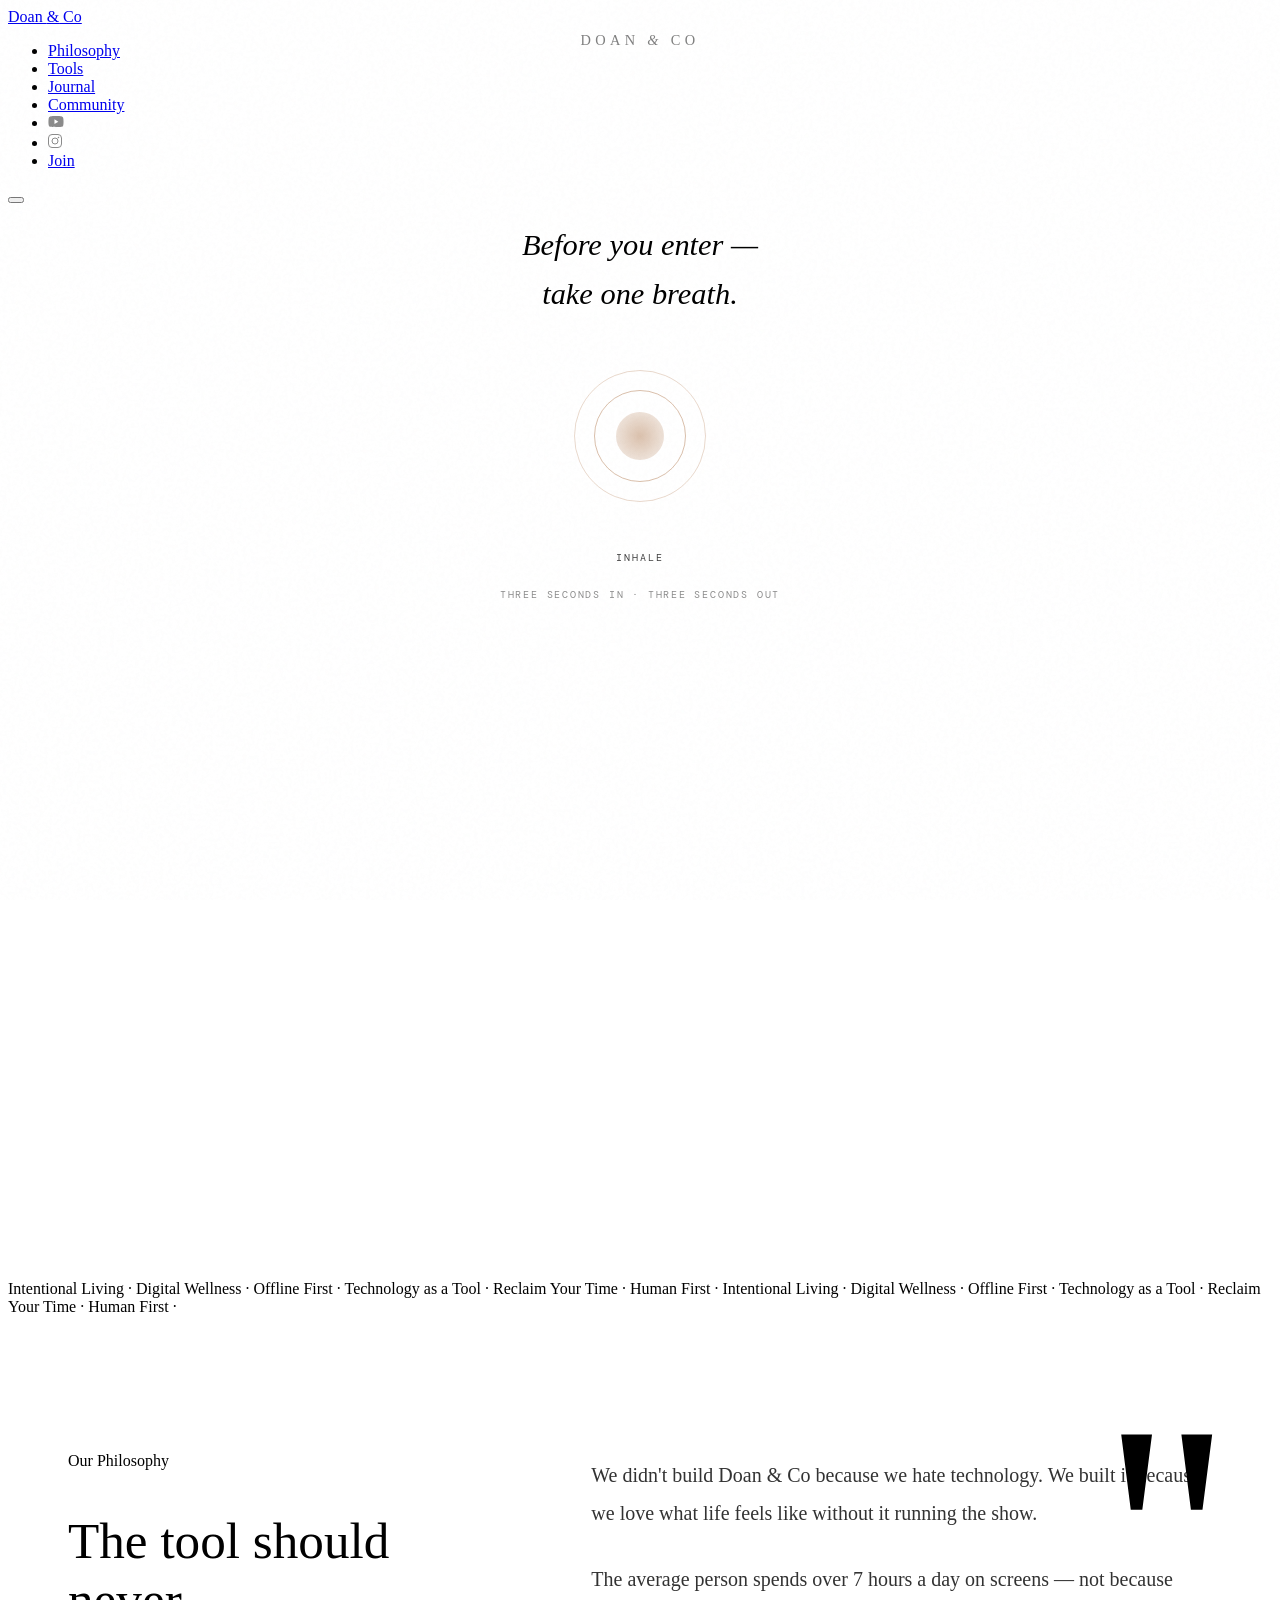
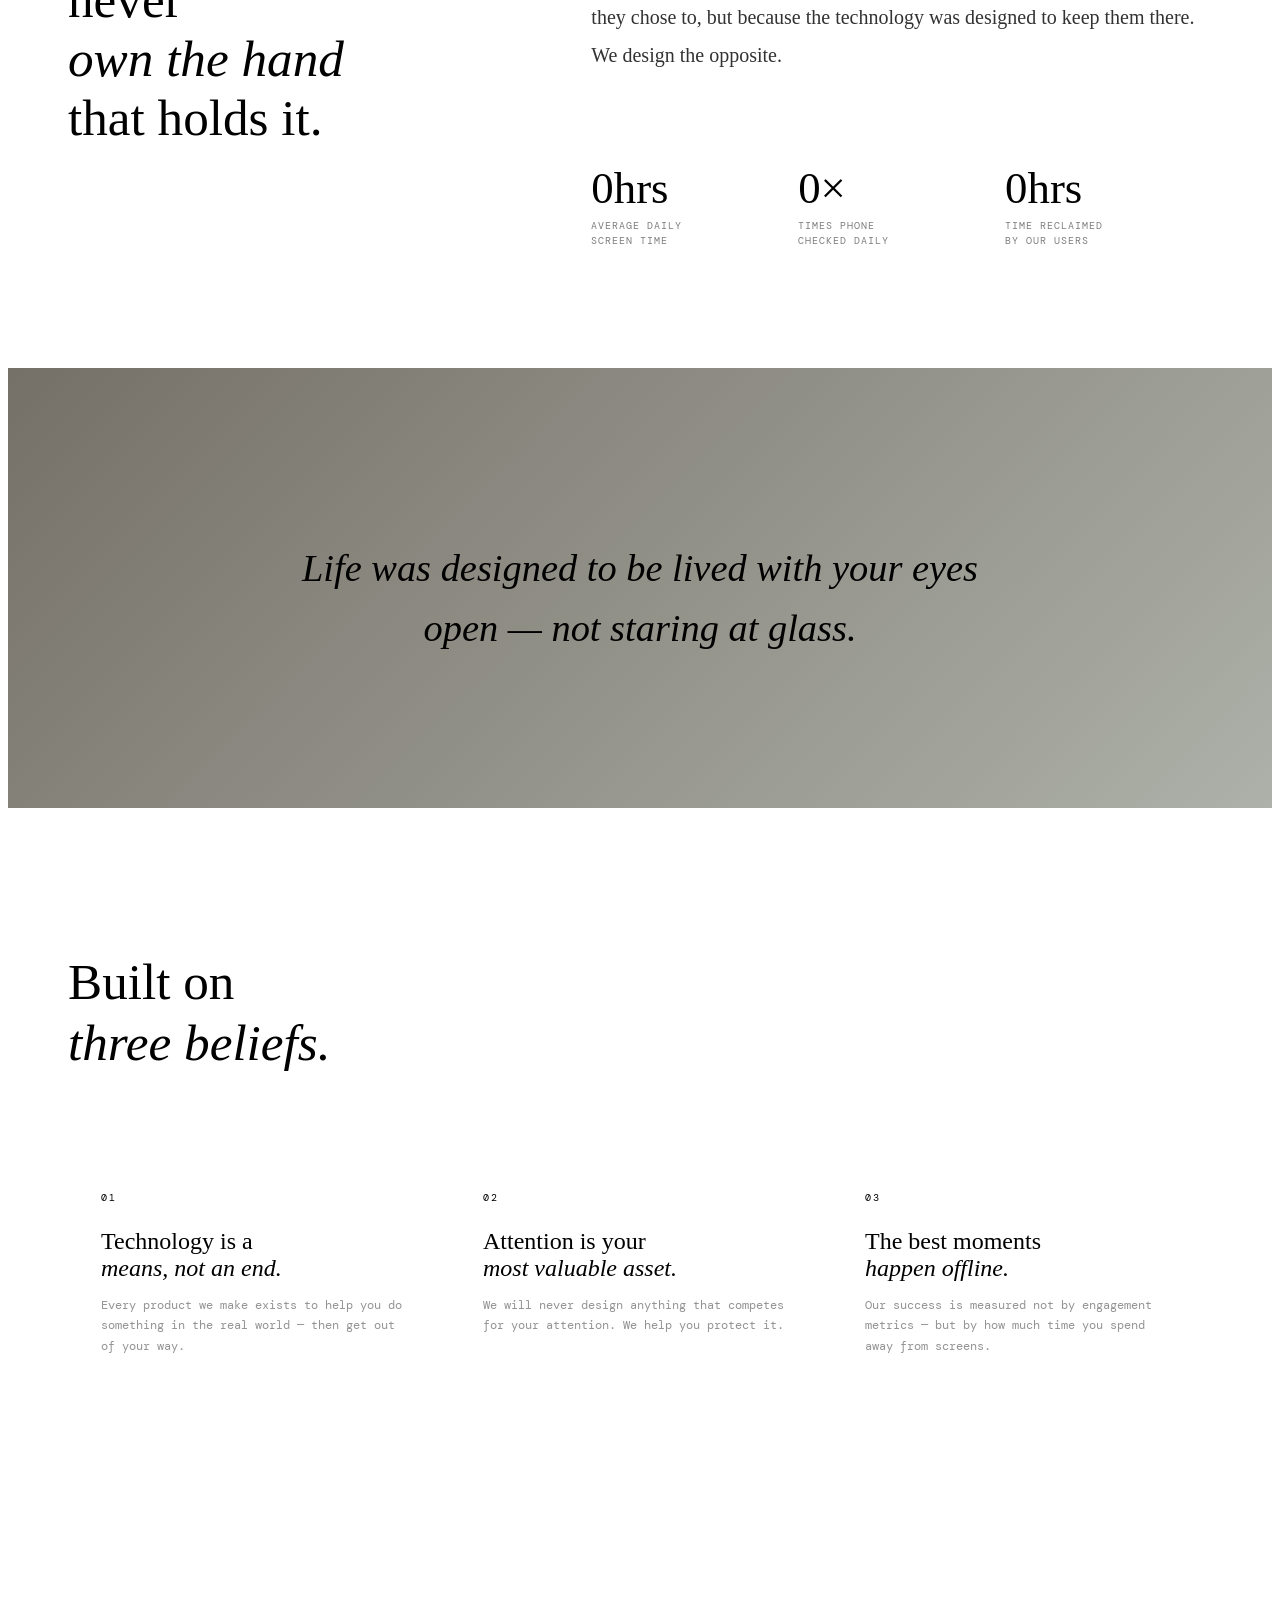
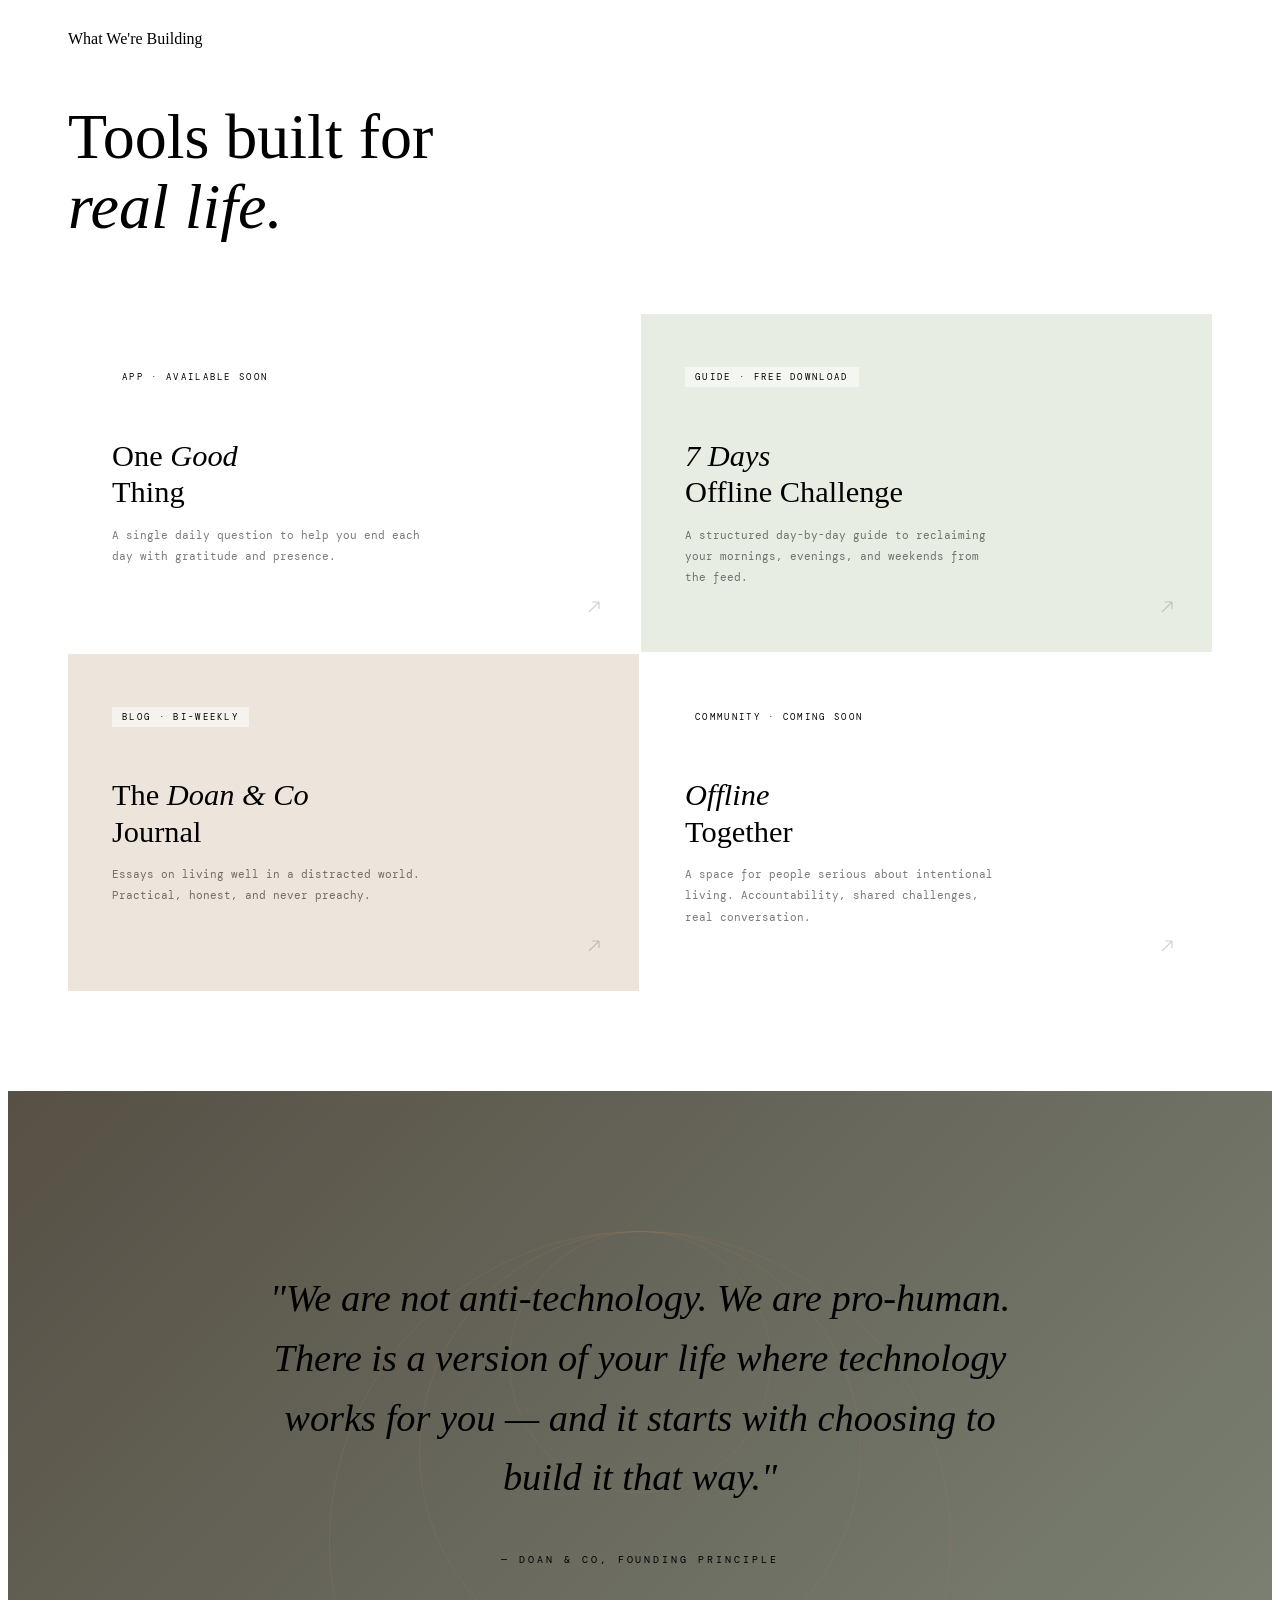
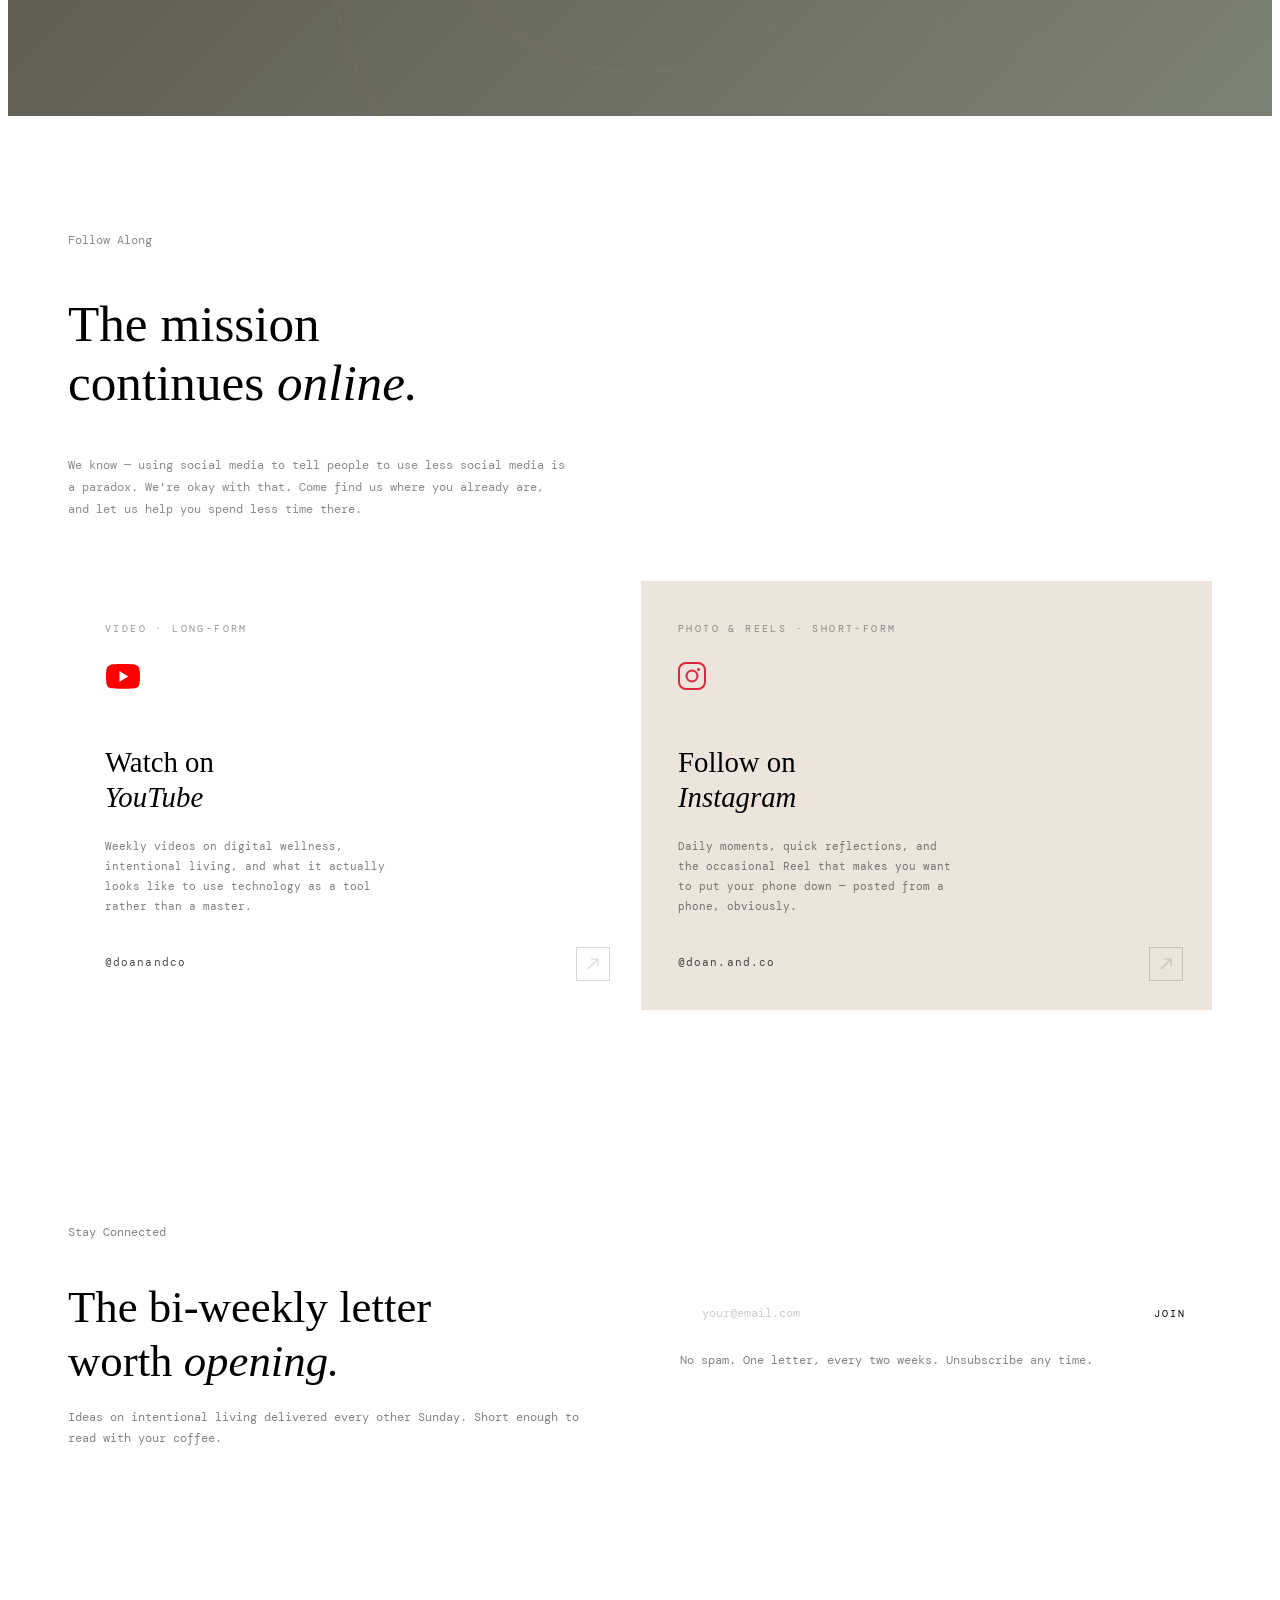
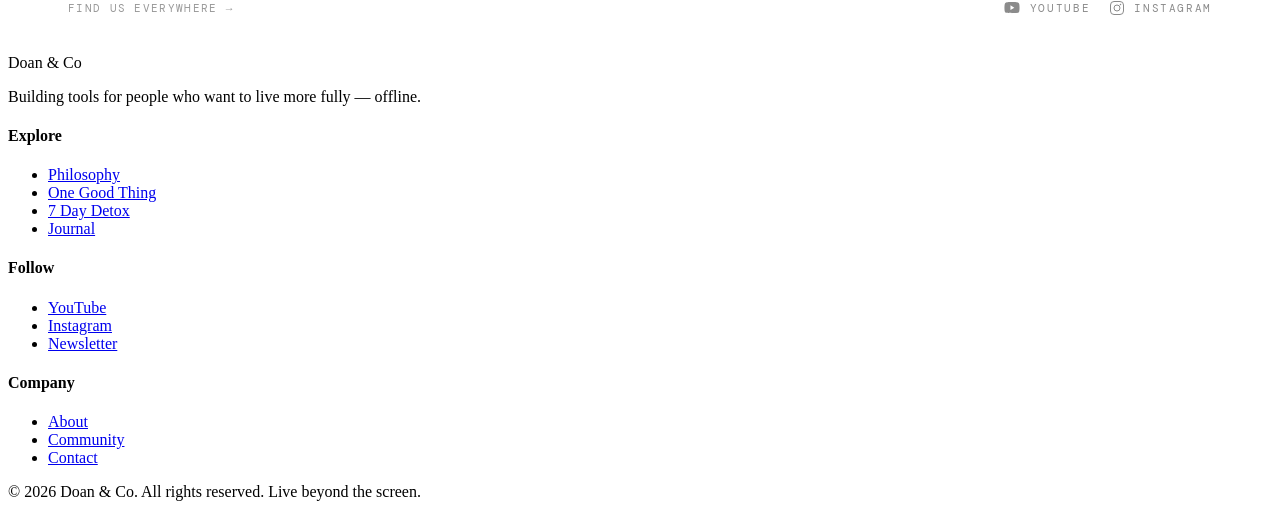
==== index.html @ 7792686a "first upload" ====
<!DOCTYPE html>
<html lang="en">
<head>
  <meta charset="UTF-8"/>
  <meta name="viewport" content="width=device-width, initial-scale=1.0"/>
  <title>Doan & Co — Live Beyond the Screen</title>
  <meta name="description" content="Tools to help you live more fully — offline. Digital wellness for real life."/>
  <link href="https://fonts.googleapis.com/css2?family=Cormorant+Garamond:ital,wght@0,300;0,400;0,500;1,300;1,400&family=DM+Mono:wght@300;400&display=swap" rel="stylesheet"/>
  <link rel="stylesheet" href="assets/css/style.css"/>
  <style>
    /* ── HOME PAGE ONLY STYLES ── */
    .hero{min-height:100vh;display:grid;grid-template-columns:1fr 1fr;position:relative;overflow:hidden}
    .hero-left{padding:160px 60px 80px;display:flex;flex-direction:column;justify-content:center;position:relative;z-index:2}
    .hero-eyebrow{font-family:'DM Mono',monospace;font-size:.65rem;letter-spacing:.3em;text-transform:uppercase;color:var(--clay);margin-bottom:32px;opacity:0;animation:fadeUp 1s ease .3s forwards}
    .hero-title{font-size:clamp(3.5rem,6vw,5.5rem);font-weight:300;line-height:1.05;opacity:0;animation:fadeUp 1s ease .5s forwards}
    .hero-title em{font-style:italic;color:var(--moss);display:block}
    .hero-divider{width:0;height:1px;background:var(--clay);margin:40px 0;animation:growLine .9s ease 1s forwards}
    .hero-body{font-size:1.2rem;font-weight:300;line-height:1.8;max-width:420px;opacity:0;animation:fadeUp 1s ease .9s forwards}
    .hero-cta-group{display:flex;gap:20px;margin-top:48px;align-items:center;opacity:0;animation:fadeUp 1s ease 1.1s forwards;flex-wrap:wrap}
    .btn-ghost{font-family:'DM Mono',monospace;font-size:.7rem;letter-spacing:.15em;text-transform:uppercase;color:var(--bark);text-decoration:none;opacity:.5;border-bottom:1px solid currentColor;padding-bottom:2px;transition:opacity .3s}
    .btn-ghost:hover{opacity:1}
    .hero-clock{margin-top:44px;opacity:0;animation:fadeUp 1s ease 1.3s forwards}
    .clock-time{font-size:clamp(2.5rem,4vw,3.8rem);font-weight:300;line-height:1;color:var(--bark);font-variant-numeric:tabular-nums}
    .colon{opacity:.3;animation:blinkColon 1s step-end infinite}
    @keyframes blinkColon{0%,100%{opacity:.3}50%{opacity:0}}
    .clock-stat{margin-top:10px;font-family:'DM Mono',monospace;font-size:.65rem;letter-spacing:.06em;opacity:.45;line-height:1.6}
    .clock-stat strong{color:var(--clay);font-weight:400}
    .clock-divider{width:32px;height:1px;background:var(--linen);margin:18px 0}

    /* Hero right */
    .hero-right{position:relative;overflow:hidden;background:var(--linen)}
    .hero-illustration{position:absolute;inset:0;display:flex;align-items:center;justify-content:center;opacity:0;animation:fadeIn 1.5s ease .8s forwards}
    .hero-illustration svg{width:100%;height:100%}
    .ring-accent{position:absolute;width:130px;height:130px;border:1px solid var(--clay);border-radius:50%;top:50%;left:50%;transform:translate(-50%,-50%);opacity:.18;animation:spinRing 20s linear infinite}
    @keyframes spinRing{to{transform:translate(-50%,-50%) rotate(360deg)}}
    .hero-scroll-hint{position:absolute;bottom:40px;left:60px;display:flex;align-items:center;gap:16px;opacity:0;animation:fadeUp 1s ease 1.8s forwards}
    .scroll-line{width:0;height:1px;background:var(--clay);animation:growLine 1s ease 2.2s forwards}
    .scroll-text{font-family:'DM Mono',monospace;font-size:.6rem;letter-spacing:.2em;text-transform:uppercase;opacity:.4}

    /* Philosophy */
    .philosophy{padding:120px 60px;display:grid;grid-template-columns:1fr 1.4fr;gap:80px;align-items:start;position:relative;overflow:hidden}
    .philosophy::before{content:'"';position:absolute;top:60px;right:40px;font-family:Georgia,serif;font-size:20rem;color:var(--linen);line-height:1;pointer-events:none}
    .philosophy-left h2{font-size:clamp(2.5rem,4vw,3.8rem);font-weight:300;line-height:1.15}
    .philosophy-left h2 em{font-style:italic;color:var(--moss)}
    .philosophy-text{font-size:1.25rem;font-weight:300;line-height:1.9;opacity:.8;margin-bottom:28px}
    .stat-row{display:grid;grid-template-columns:repeat(3,1fr);margin-top:56px;border-top:1px solid var(--linen);padding-top:36px}
    .stat-number{font-size:2.8rem;font-weight:300;color:var(--clay);line-height:1;margin-bottom:8px}
    .stat-label{font-family:'DM Mono',monospace;font-size:.62rem;letter-spacing:.1em;text-transform:uppercase;opacity:.5;line-height:1.5}

    /* Photo break */
    .photo-break{height:440px;position:relative;overflow:hidden;background:var(--moss)}
    .photo-break-overlay{position:absolute;inset:0;background:linear-gradient(135deg,rgba(44,36,22,.65),rgba(74,82,64,.45));display:flex;align-items:center;justify-content:center;flex-direction:column;gap:20px}
    .photo-break-quote{font-size:clamp(1.6rem,3vw,2.4rem);font-style:italic;font-weight:300;color:var(--cream);text-align:center;max-width:680px;line-height:1.55;padding:0 40px;opacity:0;transform:translateY(18px);transition:opacity 1s,transform 1s}
    .photo-break-quote.visible{opacity:1;transform:translateY(0)}
    .pb-line{width:0;height:1px;background:var(--clay);transition:width 1.2s ease .5s}
    .pb-line.visible{width:60px}

    /* Pillars */
    .pillars{background:var(--bark);padding:100px 60px;color:var(--cream)}
    .pillars-title{font-size:clamp(2.5rem,4vw,3.5rem);font-weight:300;line-height:1.2;margin-bottom:72px}
    .pillars-title em{font-style:italic;color:var(--sage)}
    .pillars-grid{display:grid;grid-template-columns:repeat(3,1fr);gap:2px}
    .pillar{background:rgba(255,255,255,.03);padding:44px 32px;border:1px solid rgba(255,255,255,.06);position:relative;overflow:hidden;transition:background .4s,transform .3s}
    .pillar::after{content:'';position:absolute;bottom:0;left:0;width:100%;height:2px;background:linear-gradient(90deg,var(--clay),var(--sage));transform:scaleX(0);transform-origin:left;transition:transform .5s}
    .pillar:hover{background:rgba(255,255,255,.07);transform:translateY(-4px)}
    .pillar:hover::after{transform:scaleX(1)}
    .pillar-num{font-family:'DM Mono',monospace;font-size:.62rem;letter-spacing:.2em;color:var(--clay);margin-bottom:24px}
    .pillar h3{font-size:1.5rem;font-weight:300;margin-bottom:14px}
    .pillar h3 em{font-style:italic;color:var(--sage)}
    .pillar p{font-family:'DM Mono',monospace;font-size:.72rem;line-height:1.8;opacity:.42}

    /* Tools cards */
    .tools-section{padding:100px 60px}
    .tools-header{margin-bottom:72px}
    .tools-title{font-size:clamp(2.8rem,5vw,4rem);font-weight:300;line-height:1.1;max-width:560px}
    .tools-title em{font-style:italic;color:var(--clay)}
    .tools-grid{display:grid;grid-template-columns:repeat(2,1fr);gap:2px}
    .tool-card{padding:52px 44px;position:relative;overflow:hidden;transition:transform .35s,box-shadow .35s;text-decoration:none;color:var(--bark);display:block}
    .tool-card:nth-child(1){background:var(--linen)}
    .tool-card:nth-child(2){background:#E8EDE4}
    .tool-card:nth-child(3){background:#EDE4DC}
    .tool-card:nth-child(4){background:var(--linen)}
    .tool-card::before{content:'';position:absolute;inset:0;background:linear-gradient(135deg,transparent 60%,rgba(181,130,90,.07));opacity:0;transition:opacity .4s}
    .tool-card:hover{transform:translateY(-6px);box-shadow:0 24px 60px rgba(44,36,22,.1)}
    .tool-card:hover::before{opacity:1}
    .tool-tag{font-family:'DM Mono',monospace;font-size:.58rem;letter-spacing:.25em;text-transform:uppercase;color:var(--clay);margin-bottom:20px;display:inline-block;background:rgba(255,255,255,.55);padding:4px 10px}
    .tool-name{font-size:1.9rem;font-weight:300;line-height:1.2;margin-bottom:14px}
    .tool-name em{font-style:italic}
    .tool-desc{font-family:'DM Mono',monospace;font-size:.7rem;line-height:1.9;opacity:.52;max-width:320px}
    .tool-arrow{position:absolute;bottom:28px;right:28px;width:34px;height:34px;border:1px solid var(--bark);display:flex;align-items:center;justify-content:center;opacity:.2;transition:opacity .3s,transform .3s}
    .tool-card:hover .tool-arrow{opacity:.8;transform:translate(2px,-2px)}

    /* Manifesto */
    .manifesto{position:relative;overflow:hidden;padding:140px 60px;display:flex;flex-direction:column;align-items:center;background:var(--moss)}
    .manifesto-overlay{position:absolute;inset:0;background:linear-gradient(135deg,rgba(44,36,22,.8),rgba(74,82,64,.72))}
    .m-ring{position:absolute;z-index:1;border:1px solid rgba(181,130,90,.18);border-radius:50%;animation:pulsRing 4s ease-in-out infinite}
    .m-ring-1{width:260px;height:260px}
    .m-ring-2{width:440px;height:440px;animation-delay:1.3s}
    .m-ring-3{width:620px;height:620px;animation-delay:2.6s}
    @keyframes pulsRing{0%,100%{opacity:.15;transform:scale(1)}50%{opacity:.3;transform:scale(1.05)}}
    .manifesto-quote{font-size:clamp(1.8rem,3vw,2.8rem);font-style:italic;font-weight:300;color:var(--cream);line-height:1.55;max-width:780px;text-align:center;position:relative;z-index:2;margin-bottom:36px}
    .manifesto-author{font-family:'DM Mono',monospace;font-size:.62rem;letter-spacing:.3em;text-transform:uppercase;color:var(--sage);position:relative;z-index:2}

    /* ── OPENING BREATH SCREEN ── */
    .breath-opening{
      position:fixed;inset:0;z-index:9000;
      background:var(--bark);
      display:flex;flex-direction:column;align-items:center;justify-content:center;
      text-align:center;padding:40px 24px;
      transition:opacity 1.4s ease;
    }
    .breath-opening.dismissed{opacity:0;pointer-events:none}
    .breath-grain{
      position:absolute;inset:0;pointer-events:none;
      background-image:url("data:image/svg+xml,%3Csvg viewBox='0 0 256 256' xmlns='http://www.w3.org/2000/svg'%3E%3Cfilter id='n'%3E%3CfeTurbulence type='fractalNoise' baseFrequency='0.85' numOctaves='4' stitchTiles='stitch'/%3E%3C/filter%3E%3Crect width='100%25' height='100%25' filter='url(%23n)' opacity='0.04'/%3E%3C/svg%3E");
      opacity:.5;
    }
    .breath-logo{
      position:absolute;top:32px;left:50%;transform:translateX(-50%);
      font-weight:300;font-size:.9rem;letter-spacing:.3em;text-transform:uppercase;
      color:var(--cream);opacity:0;
      animation:breathFadeIn .8s ease .2s forwards;
    }
    .breath-logo span{font-style:italic;color:var(--clay)}
    @keyframes breathFadeIn{from{opacity:0;transform:translateX(-50%) translateY(6px)}to{opacity:.5;transform:translateX(-50%) translateY(0)}}
    .breath-prompt{
      font-size:clamp(1.3rem,2.5vw,1.9rem);font-style:italic;font-weight:300;
      color:var(--cream);line-height:1.6;max-width:500px;margin-bottom:52px;
      opacity:0;transform:translateY(14px);
      animation:breathSlideUp .9s ease .5s forwards;
      position:relative;z-index:2;
    }
    @keyframes breathSlideUp{to{opacity:1;transform:translateY(0)}}
    .breathe-wrap{position:relative;width:130px;height:130px;display:flex;align-items:center;justify-content:center;z-index:2}
    .b-outer{position:absolute;width:130px;height:130px;border-radius:50%;border:1px solid rgba(181,130,90,.3);animation:bOuter 6s ease-in-out infinite}
    .b-mid{position:absolute;width:90px;height:90px;border-radius:50%;border:1px solid rgba(181,130,90,.5);animation:bMid 6s ease-in-out infinite}
    .b-inner{width:48px;height:48px;border-radius:50%;background:radial-gradient(circle,rgba(181,130,90,.5),rgba(181,130,90,.12));animation:bInner 6s ease-in-out infinite}
    @keyframes bOuter{0%,100%{transform:scale(1);opacity:.3}50%{transform:scale(1.3);opacity:.7}}
    @keyframes bMid{0%,100%{transform:scale(1);opacity:.4}50%{transform:scale(1.2);opacity:.8}}
    @keyframes bInner{0%,100%{transform:scale(.85)}50%{transform:scale(1.15)}}
    .breathe-phase-wrap{
      margin-top:44px;height:1.6em;
      display:flex;align-items:center;justify-content:center;
      position:relative;z-index:2;
    }
    .breathe-phase{
      font-family:'DM Mono',monospace;font-size:.6rem;letter-spacing:.2em;
      text-transform:uppercase;color:var(--clay);
      opacity:0;transition:opacity .9s ease;
      position:absolute;
    }
    .breathe-phase.phase-visible{opacity:.75}
    .pause-note-wrap{
      margin-top:14px;height:1.3em;
      display:flex;align-items:center;justify-content:center;
      position:relative;z-index:2;
    }
    .pause-note{
      font-family:'DM Mono',monospace;font-size:.62rem;letter-spacing:.18em;
      text-transform:uppercase;color:var(--sage);
      opacity:0;transition:opacity 1s ease;
    }
    .pause-note.note-visible{opacity:.45}
    .breath-enter{
      margin-top:60px;
      background:transparent;border:1px solid rgba(181,130,90,.4);
      color:var(--clay);padding:14px 44px;
      font-family:'DM Mono',monospace;font-size:.68rem;letter-spacing:.25em;text-transform:uppercase;
      cursor:pointer;
      opacity:0;transform:translateY(8px);
      transition:opacity .9s ease,transform .9s ease,background .3s,color .3s,border-color .3s;
      position:relative;z-index:2;
    }
    .breath-enter.btn-visible{opacity:1;transform:translateY(0)}
    .breath-enter:hover{background:var(--clay);color:var(--bark);border-color:var(--clay)}

    /* Newsletter */
    .newsletter{padding:100px 60px;background:var(--cream);display:grid;grid-template-columns:1fr 1fr;gap:80px;align-items:center}
    .newsletter h2{font-size:clamp(2.2rem,3.5vw,3rem);font-weight:300;line-height:1.2;margin-bottom:18px}
    .newsletter h2 em{font-style:italic;color:var(--clay)}
    .newsletter p{font-family:'DM Mono',monospace;font-size:.72rem;line-height:1.9;opacity:.48}
    .form-row{display:flex}
    .form-input{flex:1;padding:17px 22px;background:var(--warm-white);border:1px solid var(--linen);font-family:'DM Mono',monospace;font-size:.72rem;color:var(--bark);outline:none;transition:border-color .3s}
    .form-input::placeholder{opacity:.35}
    .form-input:focus{border-color:var(--clay)}
    .form-submit{background:var(--clay);color:var(--cream);border:none;padding:17px 26px;font-family:'DM Mono',monospace;font-size:.62rem;letter-spacing:.2em;text-transform:uppercase;cursor:none;transition:background .3s}
    .form-submit:hover{background:var(--bark)}
    .form-note{font-family:'DM Mono',monospace;font-size:.58rem;opacity:.32;margin-top:12px}


    /* ── SOCIAL LINKS — used everywhere ── */
    .social-links { display: flex; gap: 14px; align-items: center; flex-wrap: wrap; }
    .social-link {
      display: inline-flex; align-items: center; gap: 10px;
      font-family: 'DM Mono', monospace;
      font-size: .68rem; letter-spacing: .15em; text-transform: uppercase;
      text-decoration: none; transition: all .3s;
      position: relative;
    }
    /* Pill style — used in hero */
    .social-link.pill {
      color: var(--bark); background: var(--linen);
      padding: 11px 18px; border: 1px solid transparent;
    }
    .social-link.pill:hover { background: var(--bark); color: var(--cream); transform: translateY(-2px); }
    .social-link.pill .s-icon { font-size: 1rem; }

    /* Ghost style — used in nav area */
    .social-link.ghost {
      color: var(--bark); opacity: .45;
      padding: 2px 0; border-bottom: 1px solid transparent;
    }
    .social-link.ghost:hover { opacity: 1; border-bottom-color: var(--clay); }

    /* Light style — used on dark backgrounds */
    .social-link.light {
      color: var(--cream); opacity: .45;
      padding: 2px 0;
    }
    .social-link.light:hover { opacity: 1; color: var(--clay); }
    .social-link.light .s-icon { font-size: .9rem; }

    /* Card style — social section */
    .social-card {
      display: flex; flex-direction: column;
      text-decoration: none; color: var(--bark);
      padding: 40px 36px; position: relative;
      overflow: hidden; transition: transform .35s, box-shadow .35s;
      border: 1px solid transparent;
    }
    .social-card:hover { transform: translateY(-5px); box-shadow: 0 20px 50px rgba(44,36,22,.1); }
    .social-card::after {
      content: ''; position: absolute; bottom: 0; left: 0;
      width: 100%; height: 2px;
      transform: scaleX(0); transform-origin: left;
      transition: transform .45s ease;
    }
    .social-card:hover::after { transform: scaleX(1); }
    .sc-yt  { background: var(--linen); }
    .sc-yt::after  { background: #FF0000; }
    .sc-ig  { background: #EDE4DC; }
    .sc-ig::after  { background: linear-gradient(90deg,#f09433,#e6683c,#dc2743,#cc2366,#bc1888); }
    .social-card .sc-platform {
      font-family: 'DM Mono', monospace; font-size: .6rem;
      letter-spacing: .25em; text-transform: uppercase;
      opacity: .4; margin-bottom: 20px;
    }
    .social-card .sc-icon { font-size: 2.4rem; margin-bottom: 18px; }
    .social-card .sc-title { font-size: 1.8rem; font-weight: 300; margin-bottom: 10px; line-height: 1.2; }
    .social-card .sc-title em { font-style: italic; color: var(--clay); }
    .social-card .sc-desc {
      font-family: 'DM Mono', monospace; font-size: .7rem;
      line-height: 1.8; opacity: .5; max-width: 280px;
    }
    .social-card .sc-handle {
      margin-top: 28px; font-family: 'DM Mono', monospace;
      font-size: .68rem; letter-spacing: .1em;
      color: var(--clay); opacity: .7;
    }
    .social-card .sc-arrow {
      position: absolute; bottom: 28px; right: 28px;
      width: 32px; height: 32px; border: 1px solid currentColor;
      display: flex; align-items: center; justify-content: center;
      opacity: .15; transition: opacity .3s, transform .3s;
    }
    .social-card:hover .sc-arrow { opacity: .7; transform: translate(2px,-2px); }

    /* ── SOCIAL SECTION WRAPPER ── */
    .social-section { padding: 100px 60px; }
    .social-section-header { margin-bottom: 60px; }
    .social-section-header h2 {
      font-size: clamp(2.5rem,4vw,3.5rem); font-weight: 300; line-height: 1.15;
    }
    .social-section-header h2 em { font-style: italic; color: var(--clay); }
    .social-section-header p {
      font-family: 'DM Mono', monospace; font-size: .72rem;
      line-height: 1.9; opacity: .45; max-width: 500px; margin-top: 14px;
    }
    .social-cards-grid { display: grid; grid-template-columns: repeat(2,1fr); gap: 2px; }

    /* Sub-bar — thin strip under the newsletter */
    .social-bar {
      background: var(--bark); padding: 28px 60px;
      display: flex; justify-content: space-between; align-items: center;
      gap: 24px; flex-wrap: wrap;
    }
    .social-bar p {
      font-family: 'DM Mono', monospace; font-size: .68rem;
      letter-spacing: .12em; color: var(--cream); opacity: .4;
      text-transform: uppercase;
    }
    .social-bar .social-links { gap: 20px; }

    @media(max-width:900px){
      .social-section { padding: 60px 24px; }
      .social-cards-grid { grid-template-columns: 1fr; }
      .social-bar { padding: 24px; flex-direction: column; align-items: flex-start; }
    }

    @media(max-width:900px){
      .hero{grid-template-columns:1fr}
      .hero-right{display:none}
      .hero-left{padding:120px 24px 80px}
      .philosophy{grid-template-columns:1fr;padding:80px 24px}
      .pillars{padding:80px 24px}
      .pillars-grid{grid-template-columns:1fr}
      .tools-section{padding:80px 24px}
      .tools-grid{grid-template-columns:1fr}
      .manifesto{padding:80px 24px}
      .newsletter{grid-template-columns:1fr;padding:80px 24px}
      .photo-break{height:300px}
    }
  </style>
</head>
<body>
<!-- OPENING BREATH SCREEN -->
<div class="breath-opening" id="breathOpening" aria-live="polite">
  <div class="breath-grain"></div>
  <div class="breath-logo">Doan <span>&amp;</span> Co</div>
  <p class="breath-prompt">Before you enter —<br>take one breath.</p>
  <div class="breathe-wrap" id="breatheWrap" style="opacity:0;transition:opacity 1s ease 1.2s">
    <div class="b-outer"></div>
    <div class="b-mid"></div>
    <div class="b-inner"></div>
  </div>
  <div class="breathe-phase-wrap">
    <div class="breathe-phase" id="breathePhase"></div>
  </div>
  <div class="pause-note-wrap">
    <p class="pause-note" id="breathNote">Three seconds in · Three seconds out</p>
  </div>
  <button class="breath-enter" id="breathEnter" onclick="dismissBreath()" aria-label="Enter site">
    Enter
  </button>
</div>

<div class="cursor" id="cursor"></div>
<div class="cursor-ring" id="cursorRing"></div>

<nav id="mainNav">
  <a href="index.html" class="nav-logo">Doan <span>&</span> Co</a>
  <ul class="nav-links" id="navLinks">
    <li><a href="#philosophy">Philosophy</a></li>
    <li><a href="#tools">Tools</a></li>
    <li><a href="journal/index.html">Journal</a></li>
    <li><a href="community/index.html">Community</a></li>
    <li>
      <a href="https://youtube.com/@doanandco" target="_blank" rel="noopener" class="social-link ghost" title="YouTube" aria-label="YouTube">
        <svg width="16" height="12" viewBox="0 0 16 12" fill="none"><path d="M15.2 1.88A2 2 0 0 0 13.8.45C12.6.1 8 .1 8 .1S3.4.1 2.2.45A2 2 0 0 0 .8 1.88C.45 3.1.45 5.66.45 5.66s0 2.56.35 3.78A2 2 0 0 0 2.2 10.87C3.4 11.22 8 11.22 8 11.22s4.6 0 5.8-.35a2 2 0 0 0 1.4-1.43c.35-1.22.35-3.78.35-3.78s0-2.56-.35-3.78zM6.45 8.11V3.21l3.88 2.45-3.88 2.45z" fill="currentColor"/></svg>
      </a>
    </li>
    <li>
      <a href="https://instagram.com/doan.and.co" target="_blank" rel="noopener" class="social-link ghost" title="Instagram" aria-label="Instagram">
        <svg width="14" height="14" viewBox="0 0 14 14" fill="none"><rect x=".5" y=".5" width="13" height="13" rx="3.5" stroke="currentColor"/><circle cx="7" cy="7" r="3" stroke="currentColor"/><circle cx="10.5" cy="3.5" r=".75" fill="currentColor"/></svg>
      </a>
    </li>
    <li><a href="#newsletter" class="nav-cta">Join</a></li>
  </ul>
  <button class="nav-hamburger" id="hamburger" aria-label="Menu">
    <span></span><span></span><span></span>
  </button>
</nav>

<!-- HERO -->
<section class="hero">
  <div class="hero-left">
    <p class="hero-eyebrow">Digital Wellness · Est. 2025</p>
    <h1 class="hero-title">Technology<br><em>in its place.</em></h1>
    <div class="hero-divider"></div>
    <p class="hero-body">Tools to help you live more fully — offline. We build technology that knows when to get out of the way.</p>
    <div class="social-links" style="margin-top:28px;opacity:0;animation:fadeUp 1s ease 1.3s forwards">
      <a href="https://youtube.com/@doanandco" target="_blank" rel="noopener" class="social-link pill">
        <svg class="s-icon" width="18" height="14" viewBox="0 0 18 14" fill="none"><path d="M17.1 2.18A2.25 2.25 0 0 0 15.52.58C14.17.1 9 .1 9 .1S3.83.1 2.48.58A2.25 2.25 0 0 0 .9 2.18C.45 3.54.45 6.37.45 6.37s0 2.83.45 4.19A2.25 2.25 0 0 0 2.48 12.15C3.83 12.64 9 12.64 9 12.64s5.17 0 6.52-.49a2.25 2.25 0 0 0 1.58-1.59c.45-1.36.45-4.19.45-4.19s0-2.83-.45-4.19zM7.25 9.16V3.58l4.36 2.79-4.36 2.79z" fill="currentColor"/></svg>
        YouTube
      </a>
      <a href="https://instagram.com/doan.and.co" target="_blank" rel="noopener" class="social-link pill">
        <svg class="s-icon" width="16" height="16" viewBox="0 0 16 16" fill="none"><rect x=".75" y=".75" width="14.5" height="14.5" rx="4" stroke="currentColor" stroke-width="1.2"/><circle cx="8" cy="8" r="3.25" stroke="currentColor" stroke-width="1.2"/><circle cx="11.75" cy="4.25" r=".85" fill="currentColor"/></svg>
        Instagram
      </a>
    </div>
    <div class="hero-clock">
      <div class="clock-divider"></div>
      <div class="clock-time">
        <span id="clockH">--</span><span class="colon">:</span><span id="clockM">--</span><span class="colon">:</span><span id="clockS">--</span>
      </div>
      <p class="clock-stat">The average person has already spent <strong id="screenHours">--</strong> on screens today.</p>
    </div>
    <div class="hero-cta-group">
      <a href="#tools" class="btn-primary">Explore Tools</a>
      <a href="#philosophy" class="btn-ghost">Our Philosophy</a>
    </div>
  </div>
  <div class="hero-right">
    <div class="hero-illustration">
      <svg viewBox="0 0 600 700" fill="none" xmlns="http://www.w3.org/2000/svg">
        <rect width="600" height="700" fill="#E8E0D0"/>
        <circle cx="320" cy="340" r="220" fill="#D4C9B5" opacity="0.5"/>
        <line x1="200" y1="600" x2="350" y2="200" stroke="#4A5240" stroke-width="1.5" opacity="0.4"/>
        <line x1="350" y1="200" x2="420" y2="120" stroke="#4A5240" stroke-width="1.2" opacity="0.35"/>
        <ellipse cx="280" cy="480" rx="28" ry="52" fill="#4A5240" opacity="0.25" transform="rotate(-30 280 480)"/>
        <ellipse cx="310" cy="400" rx="24" ry="46" fill="#8A9B7A" opacity="0.3" transform="rotate(15 310 400)"/>
        <ellipse cx="340" cy="310" rx="22" ry="42" fill="#4A5240" opacity="0.2" transform="rotate(-20 340 310)"/>
        <ellipse cx="370" cy="235" rx="18" ry="36" fill="#8A9B7A" opacity="0.25" transform="rotate(10 370 235)"/>
        <line x1="200" y1="600" x2="140" y2="380" stroke="#4A5240" stroke-width="1.2" opacity="0.3"/>
        <ellipse cx="165" cy="460" rx="20" ry="38" fill="#8A9B7A" opacity="0.2" transform="rotate(40 165 460)"/>
        <circle cx="440" cy="180" r="60" fill="none" stroke="#B5825A" stroke-width="0.8" opacity="0.4"/>
        <circle cx="440" cy="180" r="40" fill="#B5825A" opacity="0.08"/>
        <circle cx="160" cy="300" r="3" fill="#B5825A" opacity="0.4"/>
        <circle cx="480" cy="420" r="4" fill="#4A5240" opacity="0.3"/>
        <rect x="255" y="290" width="90" height="160" rx="8" fill="none" stroke="#B5825A" stroke-width="1" opacity="0.2" stroke-dasharray="4 4"/>
        <line x1="255" y1="290" x2="345" y2="450" stroke="#B5825A" stroke-width="1" opacity="0.15"/>
        <text x="80" y="655" font-family="Georgia,serif" font-style="italic" font-size="13" fill="#4A5240" opacity="0.35" letter-spacing="2">live beyond the screen</text>
      </svg>
    </div>
    <div class="ring-accent"></div>
  </div>
  <div class="hero-scroll-hint">
    <div class="scroll-line"></div>
    <span class="scroll-text">Scroll</span>
  </div>
</section>

<!-- MARQUEE -->
<div class="marquee-section">
  <div class="marquee-track">
    <span class="marquee-item">Intentional Living</span><span class="marquee-dot"> · </span>
    <span class="marquee-item">Digital Wellness</span><span class="marquee-dot"> · </span>
    <span class="marquee-item">Offline First</span><span class="marquee-dot"> · </span>
    <span class="marquee-item">Technology as a Tool</span><span class="marquee-dot"> · </span>
    <span class="marquee-item">Reclaim Your Time</span><span class="marquee-dot"> · </span>
    <span class="marquee-item">Human First</span><span class="marquee-dot"> · </span>
    <span class="marquee-item">Intentional Living</span><span class="marquee-dot"> · </span>
    <span class="marquee-item">Digital Wellness</span><span class="marquee-dot"> · </span>
    <span class="marquee-item">Offline First</span><span class="marquee-dot"> · </span>
    <span class="marquee-item">Technology as a Tool</span><span class="marquee-dot"> · </span>
    <span class="marquee-item">Reclaim Your Time</span><span class="marquee-dot"> · </span>
    <span class="marquee-item">Human First</span><span class="marquee-dot"> · </span>
  </div>
</div>

<!-- PHILOSOPHY -->
<section class="philosophy" id="philosophy">
  <div class="philosophy-left reveal-left">
    <p class="section-label">Our Philosophy</p>
    <h2>The tool should never<br><em>own the hand</em><br>that holds it.</h2>
  </div>
  <div class="reveal">
    <p class="philosophy-text">We didn't build Doan & Co because we hate technology. We built it because we love what life feels like without it running the show.</p>
    <p class="philosophy-text">The average person spends over 7 hours a day on screens — not because they chose to, but because the technology was designed to keep them there. We design the opposite.</p>
    <div class="stat-row">
      <div>
        <div class="stat-number" data-target="7" data-suffix="hrs">0hrs</div>
        <div class="stat-label">Average daily<br>screen time</div>
      </div>
      <div>
        <div class="stat-number" data-target="47" data-suffix="×">0×</div>
        <div class="stat-label">Times phone<br>checked daily</div>
      </div>
      <div>
        <div class="stat-number" data-target="2" data-suffix="hrs">0hrs</div>
        <div class="stat-label">Time reclaimed<br>by our users</div>
      </div>
    </div>
  </div>
</section>

<!-- PHOTO BREAK -->
<div class="photo-break">
  <div class="photo-break-overlay">
    <div class="pb-line" id="pbLine"></div>
    <p class="photo-break-quote" id="pbQuote">Life was designed to be lived with your eyes open — not staring at glass.</p>
  </div>
</div>

<!-- PILLARS -->
<section class="pillars">
  <h2 class="pillars-title reveal">Built on<br><em>three beliefs.</em></h2>
  <div class="pillars-grid">
    <div class="pillar reveal">
      <div class="pillar-num">01</div>
      <h3>Technology is a<br><em>means, not an end.</em></h3>
      <p>Every product we make exists to help you do something in the real world — then get out of your way.</p>
    </div>
    <div class="pillar reveal">
      <div class="pillar-num">02</div>
      <h3>Attention is your<br><em>most valuable asset.</em></h3>
      <p>We will never design anything that competes for your attention. We help you protect it.</p>
    </div>
    <div class="pillar reveal">
      <div class="pillar-num">03</div>
      <h3>The best moments<br><em>happen offline.</em></h3>
      <p>Our success is measured not by engagement metrics — but by how much time you spend away from screens.</p>
    </div>
  </div>
</section>

<!-- TOOLS -->
<section class="tools-section" id="tools">
  <div class="tools-header reveal">
    <p class="section-label">What We're Building</p>
    <h2 class="tools-title">Tools built for<br><em>real life.</em></h2>
  </div>
  <div class="tools-grid">
    <a href="app/index.html" class="tool-card reveal">
      <span class="tool-tag">App · Available Soon</span>
      <h3 class="tool-name">One <em>Good</em><br>Thing</h3>
      <p class="tool-desc">A single daily question to help you end each day with gratitude and presence.</p>
      <div class="tool-arrow"><svg width="14" height="14" viewBox="0 0 14 14" fill="none"><path d="M2 12L12 2M12 2H5M12 2V9" stroke="#2C2416" stroke-width="1.2"/></svg></div>
    </a>
    <a href="detox/index.html" class="tool-card reveal">
      <span class="tool-tag">Guide · Free Download</span>
      <h3 class="tool-name"><em>7 Days</em><br>Offline Challenge</h3>
      <p class="tool-desc">A structured day-by-day guide to reclaiming your mornings, evenings, and weekends from the feed.</p>
      <div class="tool-arrow"><svg width="14" height="14" viewBox="0 0 14 14" fill="none"><path d="M2 12L12 2M12 2H5M12 2V9" stroke="#2C2416" stroke-width="1.2"/></svg></div>
    </a>
    <a href="journal/index.html" class="tool-card reveal">
      <span class="tool-tag">Blog · Bi-Weekly</span>
      <h3 class="tool-name">The <em>Doan & Co</em><br>Journal</h3>
      <p class="tool-desc">Essays on living well in a distracted world. Practical, honest, and never preachy.</p>
      <div class="tool-arrow"><svg width="14" height="14" viewBox="0 0 14 14" fill="none"><path d="M2 12L12 2M12 2H5M12 2V9" stroke="#2C2416" stroke-width="1.2"/></svg></div>
    </a>
    <a href="community/index.html" class="tool-card reveal">
      <span class="tool-tag">Community · Coming Soon</span>
      <h3 class="tool-name"><em>Offline</em><br>Together</h3>
      <p class="tool-desc">A space for people serious about intentional living. Accountability, shared challenges, real conversation.</p>
      <div class="tool-arrow"><svg width="14" height="14" viewBox="0 0 14 14" fill="none"><path d="M2 12L12 2M12 2H5M12 2V9" stroke="#2C2416" stroke-width="1.2"/></svg></div>
    </a>
  </div>
</section>

<!-- MANIFESTO -->
<section class="manifesto">
  <div class="manifesto-overlay"></div>
  <div class="m-ring m-ring-1"></div>
  <div class="m-ring m-ring-2"></div>
  <div class="m-ring m-ring-3"></div>
  <p class="manifesto-quote reveal">"We are not anti-technology. We are pro-human. There is a version of your life where technology works for you — and it starts with choosing to build it that way."</p>
  <p class="manifesto-author reveal">— Doan & Co, founding principle</p>
</section>



<!-- FOLLOW ALONG -->
<section class="social-section" id="follow">
  <div class="social-section-header reveal">
    <p class="section-label">Follow Along</p>
    <h2>The mission<br>continues <em>online.</em></h2>
    <p>We know — using social media to tell people to use less social media is a paradox. We're okay with that. Come find us where you already are, and let us help you spend less time there.</p>
  </div>
  <div class="social-cards-grid">
    <!-- YOUTUBE CARD -->
    <a href="https://youtube.com/@doanandco" target="_blank" rel="noopener" class="social-card sc-yt reveal">
      <div class="sc-platform">Video · Long-form</div>
      <div class="sc-icon">
        <svg width="36" height="26" viewBox="0 0 36 26" fill="none"><path d="M34.2 4.06A4.5 4.5 0 0 0 31.04.88C28.34.1 18 .1 18 .1S7.66.1 4.96.88A4.5 4.5 0 0 0 1.8 4.06C1 6.78 1 12.45 1 12.45s0 5.67.8 8.39a4.5 4.5 0 0 0 3.16 3.18C7.66 24.8 18 24.8 18 24.8s10.34 0 13.04-.78a4.5 4.5 0 0 0 3.16-3.18c.8-2.72.8-8.39.8-8.39s0-5.67-.8-8.39zM14.5 17.82V7.08l8.72 5.37-8.72 5.37z" fill="#FF0000"/></svg>
      </div>
      <h3 class="sc-title">Watch on<br><em>YouTube</em></h3>
      <p class="sc-desc">Weekly videos on digital wellness, intentional living, and what it actually looks like to use technology as a tool rather than a master.</p>
      <div class="sc-handle">@doanandco</div>
      <div class="sc-arrow">
        <svg width="12" height="12" viewBox="0 0 12 12" fill="none"><path d="M1 11L11 1M11 1H4M11 1V8" stroke="currentColor" stroke-width="1.2"/></svg>
      </div>
    </a>
    <!-- INSTAGRAM CARD -->
    <a href="https://instagram.com/doan.and.co" target="_blank" rel="noopener" class="social-card sc-ig reveal">
      <div class="sc-platform">Photo & Reels · Short-form</div>
      <div class="sc-icon">
        <svg width="28" height="28" viewBox="0 0 28 28" fill="none">
          <defs><linearGradient id="igGrad" x1="0" y1="28" x2="28" y2="0"><stop offset="0%" stop-color="#f09433"/><stop offset="25%" stop-color="#e6683c"/><stop offset="50%" stop-color="#dc2743"/><stop offset="75%" stop-color="#cc2366"/><stop offset="100%" stop-color="#bc1888"/></linearGradient></defs>
          <rect x="1" y="1" width="26" height="26" rx="7" stroke="url(#igGrad)" stroke-width="2"/>
          <circle cx="14" cy="14" r="5.5" stroke="url(#igGrad)" stroke-width="2"/>
          <circle cx="20.5" cy="7.5" r="1.5" fill="url(#igGrad)"/>
        </svg>
      </div>
      <h3 class="sc-title">Follow on<br><em>Instagram</em></h3>
      <p class="sc-desc">Daily moments, quick reflections, and the occasional Reel that makes you want to put your phone down — posted from a phone, obviously.</p>
      <div class="sc-handle">@doan.and.co</div>
      <div class="sc-arrow">
        <svg width="12" height="12" viewBox="0 0 12 12" fill="none"><path d="M1 11L11 1M11 1H4M11 1V8" stroke="currentColor" stroke-width="1.2"/></svg>
      </div>
    </a>
  </div>
</section>
<!-- NEWSLETTER -->
<section class="newsletter" id="newsletter">
  <div class="reveal-left">
    <p class="section-label">Stay Connected</p>
    <h2>The bi-weekly letter<br>worth <em>opening.</em></h2>
    <p style="margin-top:16px">Ideas on intentional living delivered every other Sunday. Short enough to read with your coffee.</p>
  </div>
  <div class="reveal">
    <form name="newsletter" method="POST" data-netlify="true" data-netlify-honeypot="bot-field" onsubmit="handleNewsletterSubmit(event)" style="display:contents">
      <input type="hidden" name="form-name" value="newsletter"/>
      <input type="hidden" name="bot-field" style="display:none"/>
      <div class="form-row">
        <input type="email" name="email" class="form-input" placeholder="your@email.com" required/>
        <button type="submit" class="form-submit" id="newsletterBtn">Join</button>
      </div>
    </form>
    <p class="form-note" id="newsletterNote">No spam. One letter, every two weeks. Unsubscribe any time.</p>
  </div>
</section>

<!-- SOCIAL BAR -->
<div class="social-bar">
  <p>Find us everywhere →</p>
  <div class="social-links">
    <a href="https://youtube.com/@doanandco" target="_blank" rel="noopener" class="social-link light">
      <svg width="16" height="12" viewBox="0 0 16 12" fill="none"><path d="M15.2 1.88A2 2 0 0 0 13.8.45C12.6.1 8 .1 8 .1S3.4.1 2.2.45A2 2 0 0 0 .8 1.88C.45 3.1.45 5.66.45 5.66s0 2.56.35 3.78A2 2 0 0 0 2.2 10.87C3.4 11.22 8 11.22 8 11.22s4.6 0 5.8-.35a2 2 0 0 0 1.4-1.43c.35-1.22.35-3.78.35-3.78s0-2.56-.35-3.78zM6.45 8.11V3.21l3.88 2.45-3.88 2.45z" fill="currentColor"/></svg>
      YouTube
    </a>
    <a href="https://instagram.com/doan.and.co" target="_blank" rel="noopener" class="social-link light">
      <svg width="14" height="14" viewBox="0 0 14 14" fill="none"><rect x=".5" y=".5" width="13" height="13" rx="3.5" stroke="currentColor"/><circle cx="7" cy="7" r="3" stroke="currentColor"/><circle cx="10.5" cy="3.5" r=".75" fill="currentColor"/></svg>
      Instagram
    </a>
  </div>
</div>
<!-- FOOTER -->
<footer>
  <div class="footer-top">
    <div class="footer-brand">
      <span class="logo">Doan <span>&</span> Co</span>
      <p>Building tools for people who want to live more fully — offline.</p>
    </div>
    <div class="footer-col">
      <h4>Explore</h4>
      <ul>
        <li><a href="#philosophy">Philosophy</a></li>
        <li><a href="app/index.html">One Good Thing</a></li>
        <li><a href="detox/index.html">7 Day Detox</a></li>
        <li><a href="journal/index.html">Journal</a></li>
      </ul>
    </div>
    <div class="footer-col">
      <h4>Follow</h4>
      <ul>
        <li><a href="https://youtube.com/@doanandco" target="_blank" rel="noopener">YouTube</a></li>
        <li><a href="https://instagram.com/doan.and.co" target="_blank" rel="noopener">Instagram</a></li>
        <li><a href="#newsletter">Newsletter</a></li>
      </ul>
    </div>
    <div class="footer-col">
      <h4>Company</h4>
      <ul>
        <li><a href="#">About</a></li>
        <li><a href="community/index.html">Community</a></li>
        <li><a href="#">Contact</a></li>
      </ul>
    </div>
  </div>
  <div class="footer-bottom">
    <span class="footer-copy">© 2026 Doan & Co. All rights reserved.</span>
    <span class="footer-tagline">Live beyond the screen.</span>
  </div>
</footer>

<script src="assets/js/main.js"></script>
<script>
  // Clock
  function updateClock(){
    const now=new Date();
    document.getElementById('clockH').textContent=String(now.getHours()).padStart(2,'0');
    document.getElementById('clockM').textContent=String(now.getMinutes()).padStart(2,'0');
    document.getElementById('clockS').textContent=String(now.getSeconds()).padStart(2,'0');
    const secs=now.getHours()*3600+now.getMinutes()*60+now.getSeconds();
    const screenSecs=Math.floor(secs*(7/24));
    const sh=Math.floor(screenSecs/3600),sm=Math.floor((screenSecs%3600)/60);
    document.getElementById('screenHours').textContent=sh>0?sh+'h '+(sm>0?sm+'m':''):sm+'m';
  }
  updateClock();setInterval(updateClock,1000);

  // Photo break
  new IntersectionObserver(entries=>{
    entries.forEach(e=>{
      if(e.isIntersecting){
        document.getElementById('pbQuote').classList.add('visible');
        document.getElementById('pbLine').classList.add('visible');
      }
    });
  },{threshold:.3}).observe(document.querySelector('.photo-break'));

    // ── OPENING BREATH SCREEN ──
  (function(){
    const screen     = document.getElementById('breathOpening');
    const phase      = document.getElementById('breathePhase');
    const noteEl     = document.getElementById('breathNote');
    const enterBtn   = document.getElementById('breathEnter');
    const circleWrap = document.getElementById('breatheWrap');
    if(!screen||!phase) return;

    document.body.style.overflow = 'hidden';
    setTimeout(()=>{ circleWrap.style.opacity='1'; }, 1400);
    setTimeout(()=>{ if(noteEl) noteEl.classList.add('note-visible'); }, 1800);

    let breathTimer = null;
    let cycleCount  = 0;
    const PHASES = [
      {label:'inhale', hold:2100},
      {label:'',       hold:300 },
      {label:'exhale', hold:2100},
      {label:'',       hold:300 },
    ];
    let pi = 0;

    function runPhase(){
      const p = PHASES[pi];
      if(p.label){
        phase.textContent = p.label;
        phase.classList.add('phase-visible');
        breathTimer = setTimeout(()=>{
          phase.classList.remove('phase-visible');
          breathTimer = setTimeout(()=>{
            pi = (pi+1) % PHASES.length;
            if(pi===0){ cycleCount++; }
            if(cycleCount>=1 && enterBtn) enterBtn.classList.add('btn-visible');
            runPhase();
          }, 950);
        }, p.hold);
      } else {
        phase.classList.remove('phase-visible');
        breathTimer = setTimeout(()=>{
          pi = (pi+1) % PHASES.length;
          if(pi===0){ cycleCount++; }
          if(cycleCount>=1 && enterBtn) enterBtn.classList.add('btn-visible');
          runPhase();
        }, p.hold);
      }
    }

    setTimeout(runPhase, 1600);

    window.dismissBreath = function(){
      if(breathTimer) clearTimeout(breathTimer);
      screen.classList.add('dismissed');
      document.body.style.overflow = '';
      setTimeout(()=>{ screen.style.display='none'; }, 1500);
    };
  })();
</script>
</body>
</html>
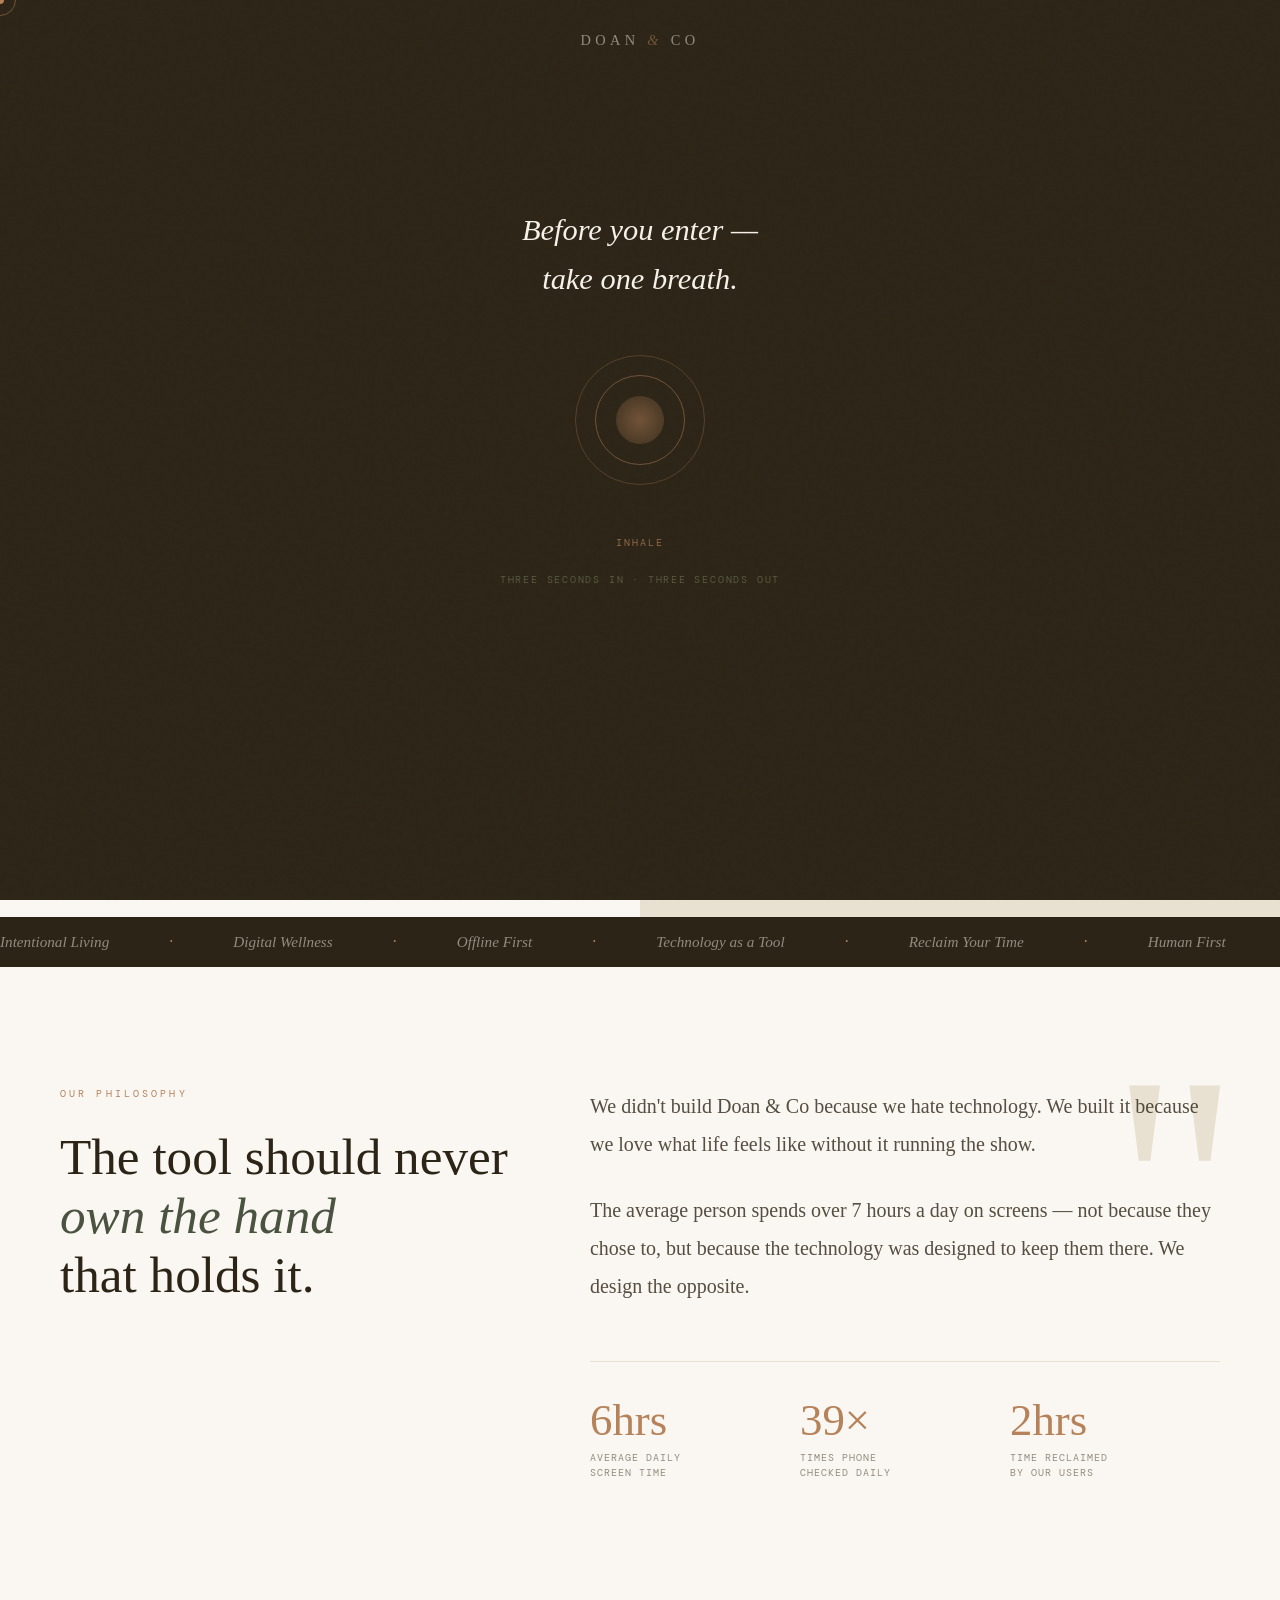
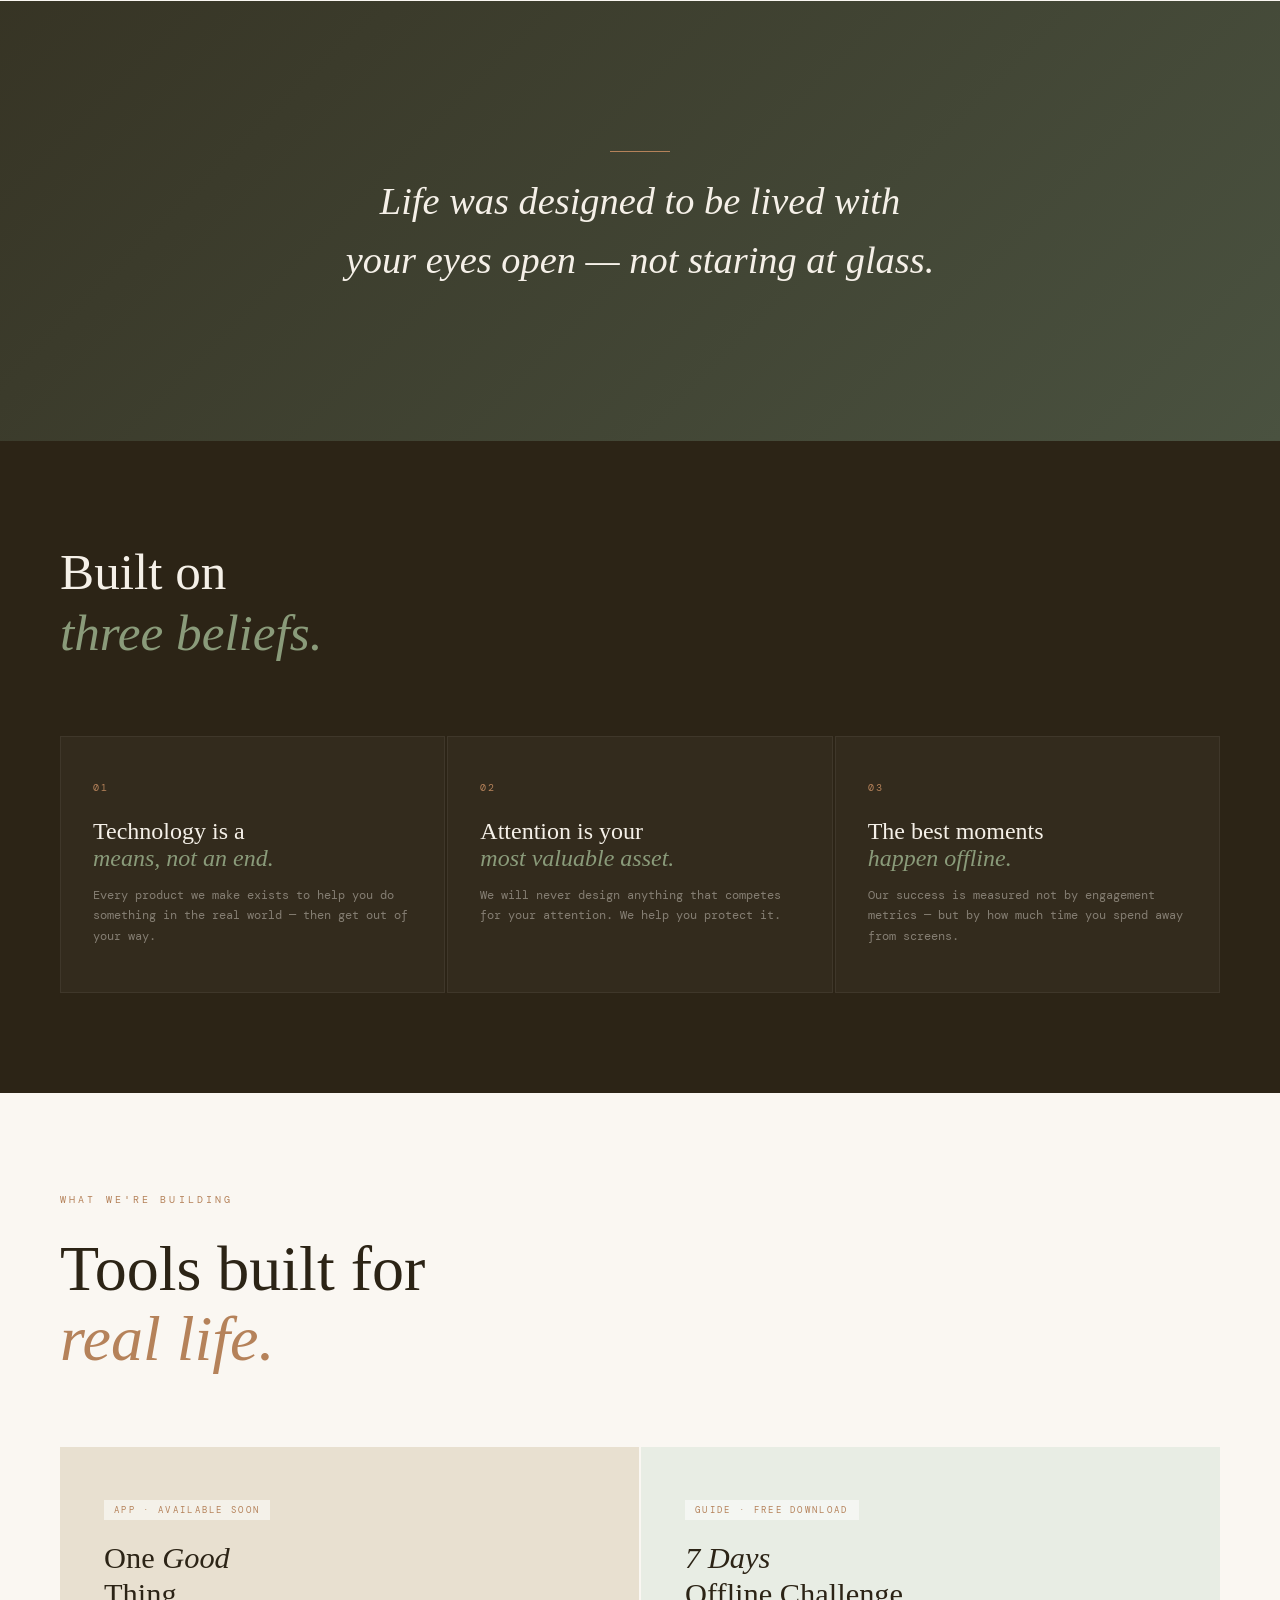
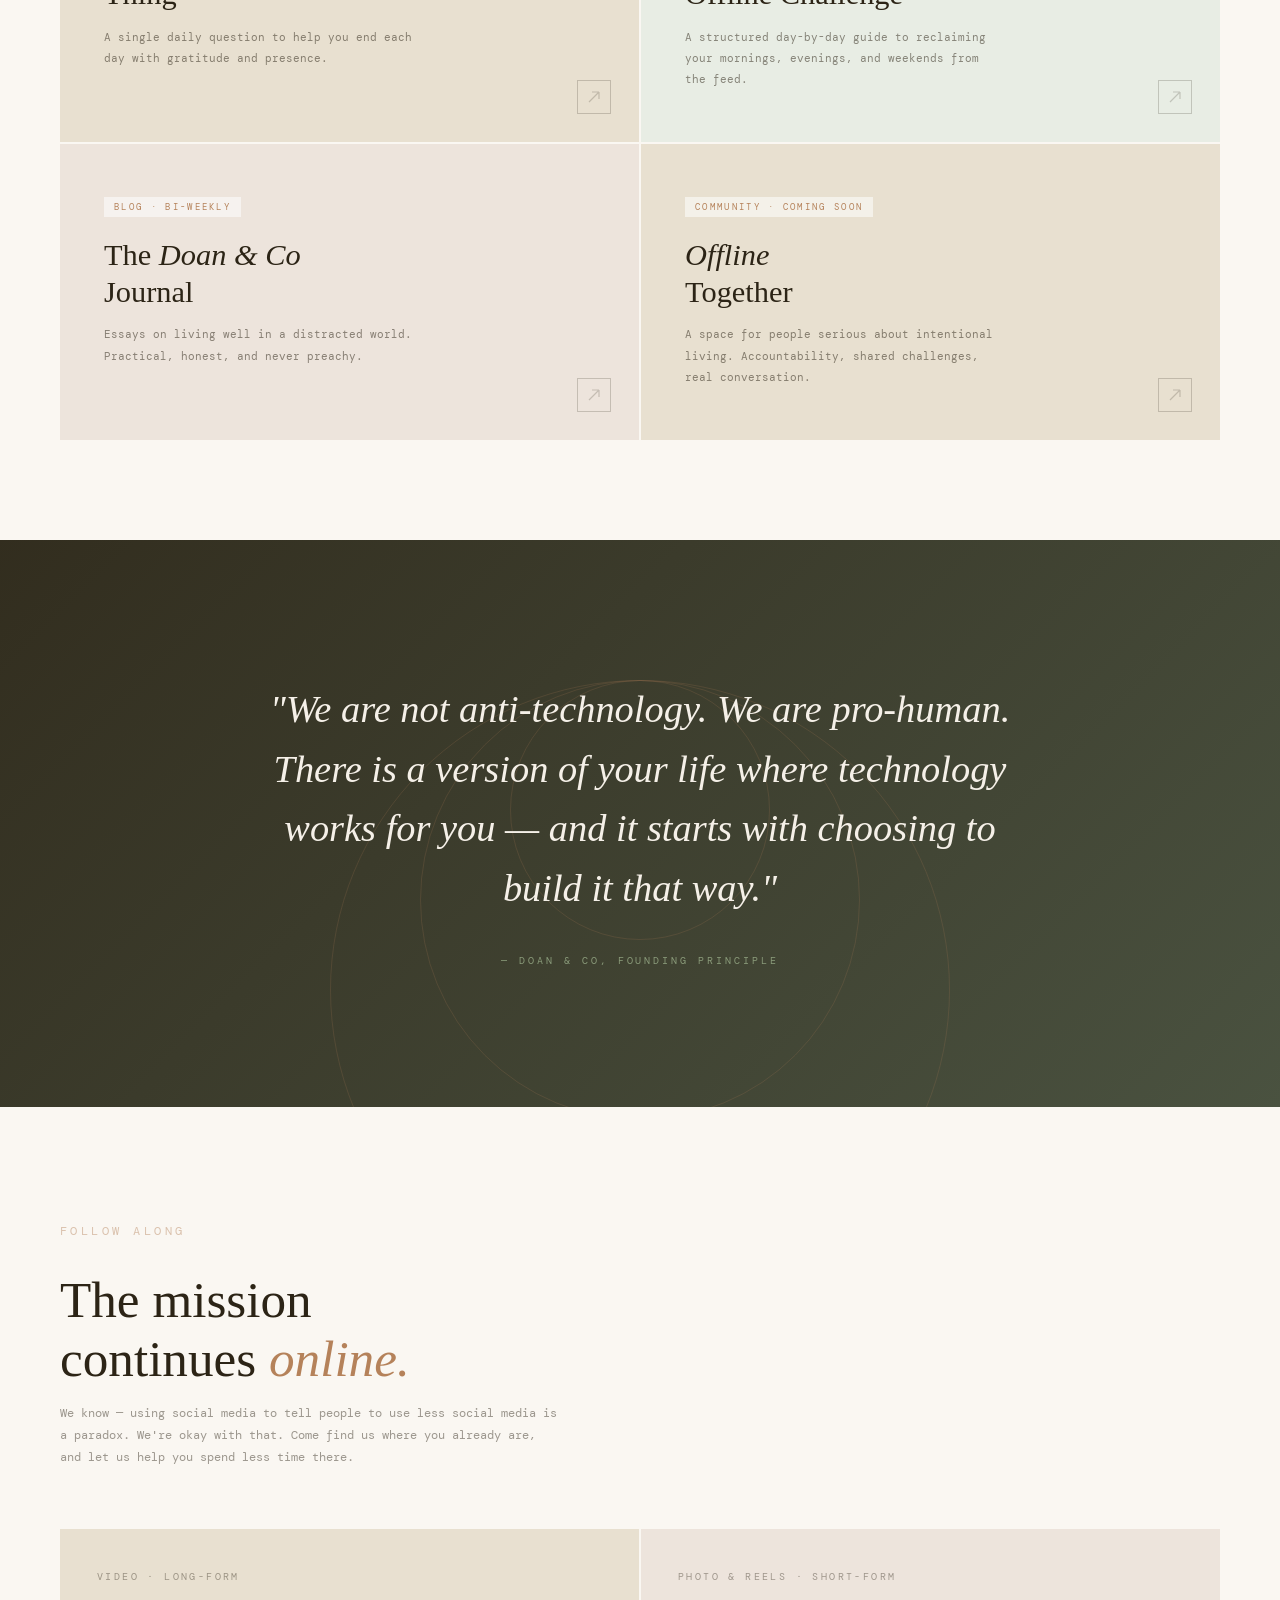
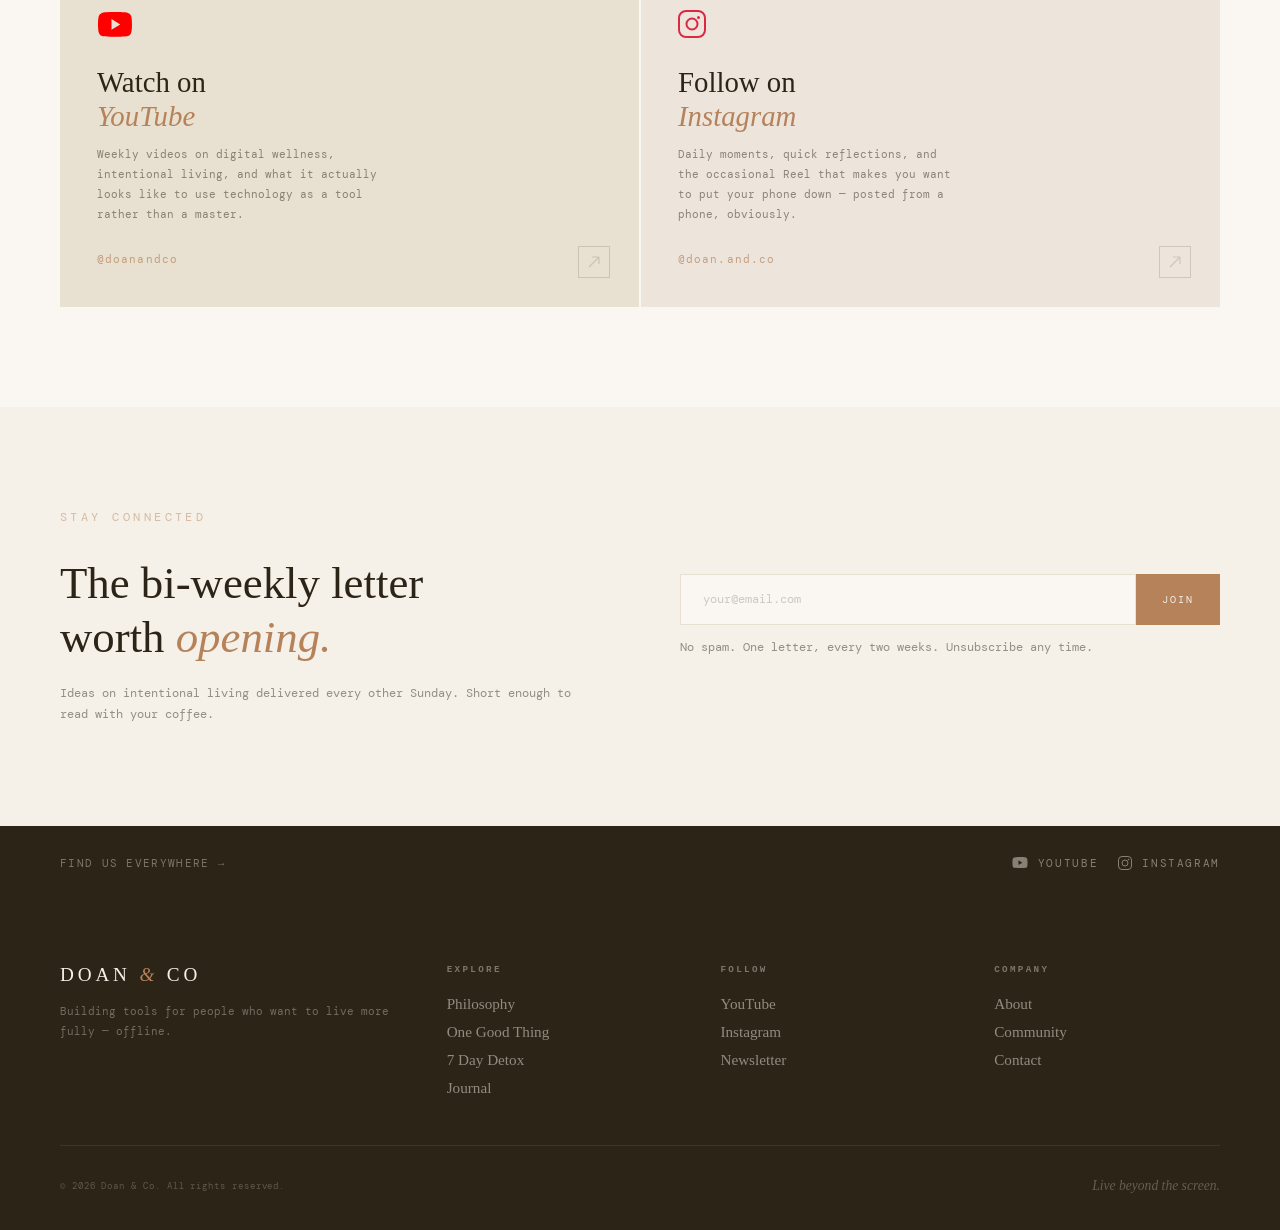
==== commit 897c355a: "add identity widget" ====
--- a/index.html
+++ b/index.html
@@ -3,7 +3,7 @@
 <head>
   <meta charset="UTF-8"/>
   <meta name="viewport" content="width=device-width, initial-scale=1.0"/>
-  <title>Doan & Co — Live Beyond the Screen</title>
+  <title>Doan & Co — Live Beyond the Screen</title><script src="https://identity.netlify.com/v1/netlify-identity-widget.js"></script>
   <meta name="description" content="Tools to help you live more fully — offline. Digital wellness for real life."/>
   <link href="https://fonts.googleapis.com/css2?family=Cormorant+Garamond:ital,wght@0,300;0,400;0,500;1,300;1,400&family=DM+Mono:wght@300;400&display=swap" rel="stylesheet"/>
   <link rel="stylesheet" href="assets/css/style.css"/>
--- a/assets/css/style.css
+++ b/assets/css/style.css
@@ -0,0 +1,127 @@
+/* ============================================================
+   DOAN & CO — Global Stylesheet
+   ============================================================ */
+*,*::before,*::after{box-sizing:border-box;margin:0;padding:0}
+:root{
+  --cream:#F5F0E8;--warm-white:#FAF7F2;--bark:#2C2416;
+  --moss:#4A5240;--clay:#B5825A;--sage:#8A9B7A;--linen:#E8E0D0;
+}
+html{scroll-behavior:smooth}
+body{background:var(--warm-white);color:var(--bark);font-family:'Cormorant Garamond',Georgia,serif;overflow-x:hidden;cursor:none}
+
+/* CURSOR */
+.cursor{width:8px;height:8px;background:var(--clay);border-radius:50%;position:fixed;top:0;left:0;pointer-events:none;z-index:9999;transform:translate(-50%,-50%)}
+.cursor-ring{width:32px;height:32px;border:1px solid var(--clay);border-radius:50%;position:fixed;top:0;left:0;pointer-events:none;z-index:9998;transform:translate(-50%,-50%);opacity:.5;transition:opacity .3s}
+
+/* GRAIN */
+body::before{content:'';position:fixed;inset:0;background-image:url("data:image/svg+xml,%3Csvg viewBox='0 0 256 256' xmlns='http://www.w3.org/2000/svg'%3E%3Cfilter id='n'%3E%3CfeTurbulence type='fractalNoise' baseFrequency='0.85' numOctaves='4' stitchTiles='stitch'/%3E%3C/filter%3E%3Crect width='100%25' height='100%25' filter='url(%23n)' opacity='0.03'/%3E%3C/svg%3E");pointer-events:none;z-index:1000;opacity:.45}
+
+/* NAV */
+nav{position:fixed;top:0;left:0;right:0;z-index:200;padding:24px 60px;display:flex;justify-content:space-between;align-items:center;transition:background .4s,box-shadow .4s}
+nav.scrolled{background:rgba(250,247,242,.94);backdrop-filter:blur(12px);box-shadow:0 1px 0 rgba(44,36,22,.07)}
+.nav-logo{font-weight:300;font-size:1rem;letter-spacing:.25em;text-transform:uppercase;color:var(--bark);text-decoration:none}
+.nav-logo span{font-style:italic;color:var(--clay)}
+.nav-links{display:flex;gap:36px;list-style:none;align-items:center}
+.nav-links a{font-family:'DM Mono',monospace;font-size:.68rem;letter-spacing:.15em;text-transform:uppercase;color:var(--bark);text-decoration:none;opacity:.55;position:relative;transition:opacity .3s}
+.nav-links a::after{content:'';position:absolute;bottom:-2px;left:0;width:0;height:1px;background:var(--clay);transition:width .3s}
+.nav-links a:hover{opacity:1}
+.nav-links a:hover::after{width:100%}
+.nav-links a.nav-cta{background:var(--bark);color:var(--cream);padding:10px 20px;opacity:1;transition:background .3s}
+.nav-links a.nav-cta::after{display:none}
+.nav-links a.nav-cta:hover{background:var(--moss)}
+.nav-hamburger{display:none;flex-direction:column;gap:5px;background:none;border:none;cursor:none;padding:4px}
+.nav-hamburger span{width:22px;height:1px;background:var(--bark);display:block;transition:transform .3s,opacity .3s}
+
+/* PAGE HERO */
+.page-hero{padding:160px 60px 80px;position:relative;overflow:hidden}
+.page-hero-eyebrow{font-family:'DM Mono',monospace;font-size:.65rem;letter-spacing:.3em;text-transform:uppercase;color:var(--clay);margin-bottom:24px;opacity:0;animation:fadeUp .8s ease .2s forwards}
+.page-hero h1{font-size:clamp(3rem,6vw,5rem);font-weight:300;line-height:1.08;opacity:0;animation:fadeUp .8s ease .4s forwards}
+.page-hero h1 em{font-style:italic;color:var(--moss);display:block}
+.page-hero-divider{width:0;height:1px;background:var(--clay);margin:32px 0;animation:growLine .8s ease .8s forwards}
+.page-hero-body{font-size:1.2rem;font-weight:300;line-height:1.8;max-width:560px;opacity:0;animation:fadeUp .8s ease .9s forwards}
+
+/* UTILITIES */
+.section-label{font-family:'DM Mono',monospace;font-size:.65rem;letter-spacing:.3em;text-transform:uppercase;color:var(--clay);margin-bottom:28px}
+.section-title{font-size:clamp(2.2rem,4vw,3.2rem);font-weight:300;line-height:1.15;margin-bottom:20px}
+.section-title em{font-style:italic;color:var(--moss)}
+.container{padding:100px 60px}
+
+/* BUTTONS */
+.btn-primary{display:inline-block;background:var(--bark);color:var(--cream);padding:16px 36px;font-family:'DM Mono',monospace;font-size:.7rem;letter-spacing:.2em;text-transform:uppercase;text-decoration:none;transition:background .3s,transform .2s}
+.btn-primary:hover{background:var(--moss);transform:translateY(-2px)}
+.btn-secondary{display:inline-block;background:transparent;color:var(--bark);padding:15px 35px;font-family:'DM Mono',monospace;font-size:.7rem;letter-spacing:.2em;text-transform:uppercase;text-decoration:none;border:1px solid var(--bark);transition:background .3s,color .3s}
+.btn-secondary:hover{background:var(--bark);color:var(--cream)}
+.btn-clay{display:inline-block;background:var(--clay);color:var(--cream);padding:16px 36px;font-family:'DM Mono',monospace;font-size:.7rem;letter-spacing:.2em;text-transform:uppercase;text-decoration:none;transition:background .3s,transform .2s}
+.btn-clay:hover{background:var(--bark);transform:translateY(-2px)}
+.btn-group{display:flex;gap:16px;flex-wrap:wrap;align-items:center;margin-top:40px}
+
+/* BACK LINK */
+.back-link{display:inline-flex;align-items:center;gap:10px;font-family:'DM Mono',monospace;font-size:.65rem;letter-spacing:.15em;text-transform:uppercase;color:var(--bark);text-decoration:none;opacity:.45;transition:opacity .3s;margin-bottom:40px}
+.back-link:hover{opacity:1}
+.back-link::before{content:'←'}
+
+/* FOOTER */
+footer{background:var(--bark);color:var(--cream);padding:64px 60px 36px}
+.footer-top{display:grid;grid-template-columns:1.5fr 1fr 1fr 1fr;gap:48px;padding-bottom:48px;border-bottom:1px solid rgba(255,255,255,.08);margin-bottom:32px}
+.footer-brand .logo{font-size:1.2rem;font-weight:300;letter-spacing:.2em;text-transform:uppercase;margin-bottom:16px;display:block}
+.footer-brand .logo span{font-style:italic;color:var(--clay)}
+.footer-brand p{font-family:'DM Mono',monospace;font-size:.68rem;line-height:1.8;opacity:.35}
+.footer-col h4{font-family:'DM Mono',monospace;font-size:.58rem;letter-spacing:.25em;text-transform:uppercase;opacity:.4;margin-bottom:20px}
+.footer-col ul{list-style:none;display:flex;flex-direction:column;gap:10px}
+.footer-col a{font-size:.95rem;font-weight:300;color:var(--cream);text-decoration:none;opacity:.5;transition:opacity .3s,padding-left .3s}
+.footer-col a:hover{opacity:1;padding-left:4px}
+.footer-bottom{display:flex;justify-content:space-between;align-items:center}
+.footer-copy{font-family:'DM Mono',monospace;font-size:.58rem;opacity:.25;letter-spacing:.1em}
+.footer-tagline{font-style:italic;font-size:.85rem;opacity:.28}
+
+/* REVEALS */
+.reveal{opacity:0;transform:translateY(28px);transition:opacity .9s ease,transform .9s ease}
+.reveal.visible{opacity:1;transform:translateY(0)}
+.reveal-left{opacity:0;transform:translateX(-28px);transition:opacity .9s ease,transform .9s ease}
+.reveal-left.visible{opacity:1;transform:translateX(0)}
+
+/* MARQUEE */
+.marquee-section{background:var(--bark);padding:16px 0;overflow:hidden}
+.marquee-track{display:flex;gap:60px;animation:marquee 22s linear infinite;white-space:nowrap}
+.marquee-item{font-style:italic;font-size:.95rem;color:var(--cream);opacity:.5;flex-shrink:0}
+.marquee-dot{color:var(--clay);opacity:1!important}
+@keyframes marquee{from{transform:translateX(0)}to{transform:translateX(-50%)}}
+
+/* PLACEHOLDER IMAGE BOX */
+.img-placeholder{
+  background:var(--linen);
+  display:flex;flex-direction:column;align-items:center;justify-content:center;
+  gap:12px;text-align:center;
+  border:2px dashed rgba(44,36,22,.12);
+  position:relative;overflow:hidden;
+}
+.img-placeholder .ph-icon{font-size:2rem;opacity:.2}
+.img-placeholder .ph-text{font-family:'DM Mono',monospace;font-size:.62rem;letter-spacing:.15em;text-transform:uppercase;opacity:.3;max-width:140px;line-height:1.6}
+
+@keyframes fadeUp{from{opacity:0;transform:translateY(20px)}to{opacity:1;transform:translateY(0)}}
+@keyframes growLine{to{width:48px}}
+@keyframes fadeIn{from{opacity:0}to{opacity:1}}
+
+/* RESPONSIVE */
+@media(max-width:900px){
+  nav{padding:20px 24px}
+  .nav-links{display:none}
+  .nav-links.open{display:flex;flex-direction:column;position:fixed;inset:0;top:68px;background:var(--warm-white);padding:40px 24px;gap:24px;z-index:199}
+  .nav-links.open a{font-size:1.1rem;opacity:.8}
+  .nav-hamburger{display:flex}
+  .page-hero{padding:120px 24px 60px}
+  .container{padding:60px 24px}
+  .footer-top{grid-template-columns:1fr 1fr}
+  footer{padding:48px 24px 28px}
+  .btn-group{flex-direction:column;align-items:flex-start}
+}
+
+/* ── SOCIAL LINKS (global) ── */
+.social-link{display:inline-flex;align-items:center;gap:8px;font-family:'DM Mono',monospace;font-size:.65rem;letter-spacing:.14em;text-transform:uppercase;text-decoration:none;transition:all .3s}
+.social-link.ghost{color:var(--bark);opacity:.45;border-bottom:1px solid transparent}
+.social-link.ghost:hover{opacity:1;border-bottom-color:var(--clay)}
+.social-link.light{color:var(--cream);opacity:.45}
+.social-link.light:hover{opacity:1;color:var(--clay)}
+.footer-social{display:flex;gap:16px;margin-top:20px}
+.footer-social a{display:inline-flex;align-items:center;gap:8px;font-family:'DM Mono',monospace;font-size:.62rem;letter-spacing:.12em;text-transform:uppercase;color:var(--cream);text-decoration:none;opacity:.4;transition:opacity .3s}
+.footer-social a:hover{opacity:.9}
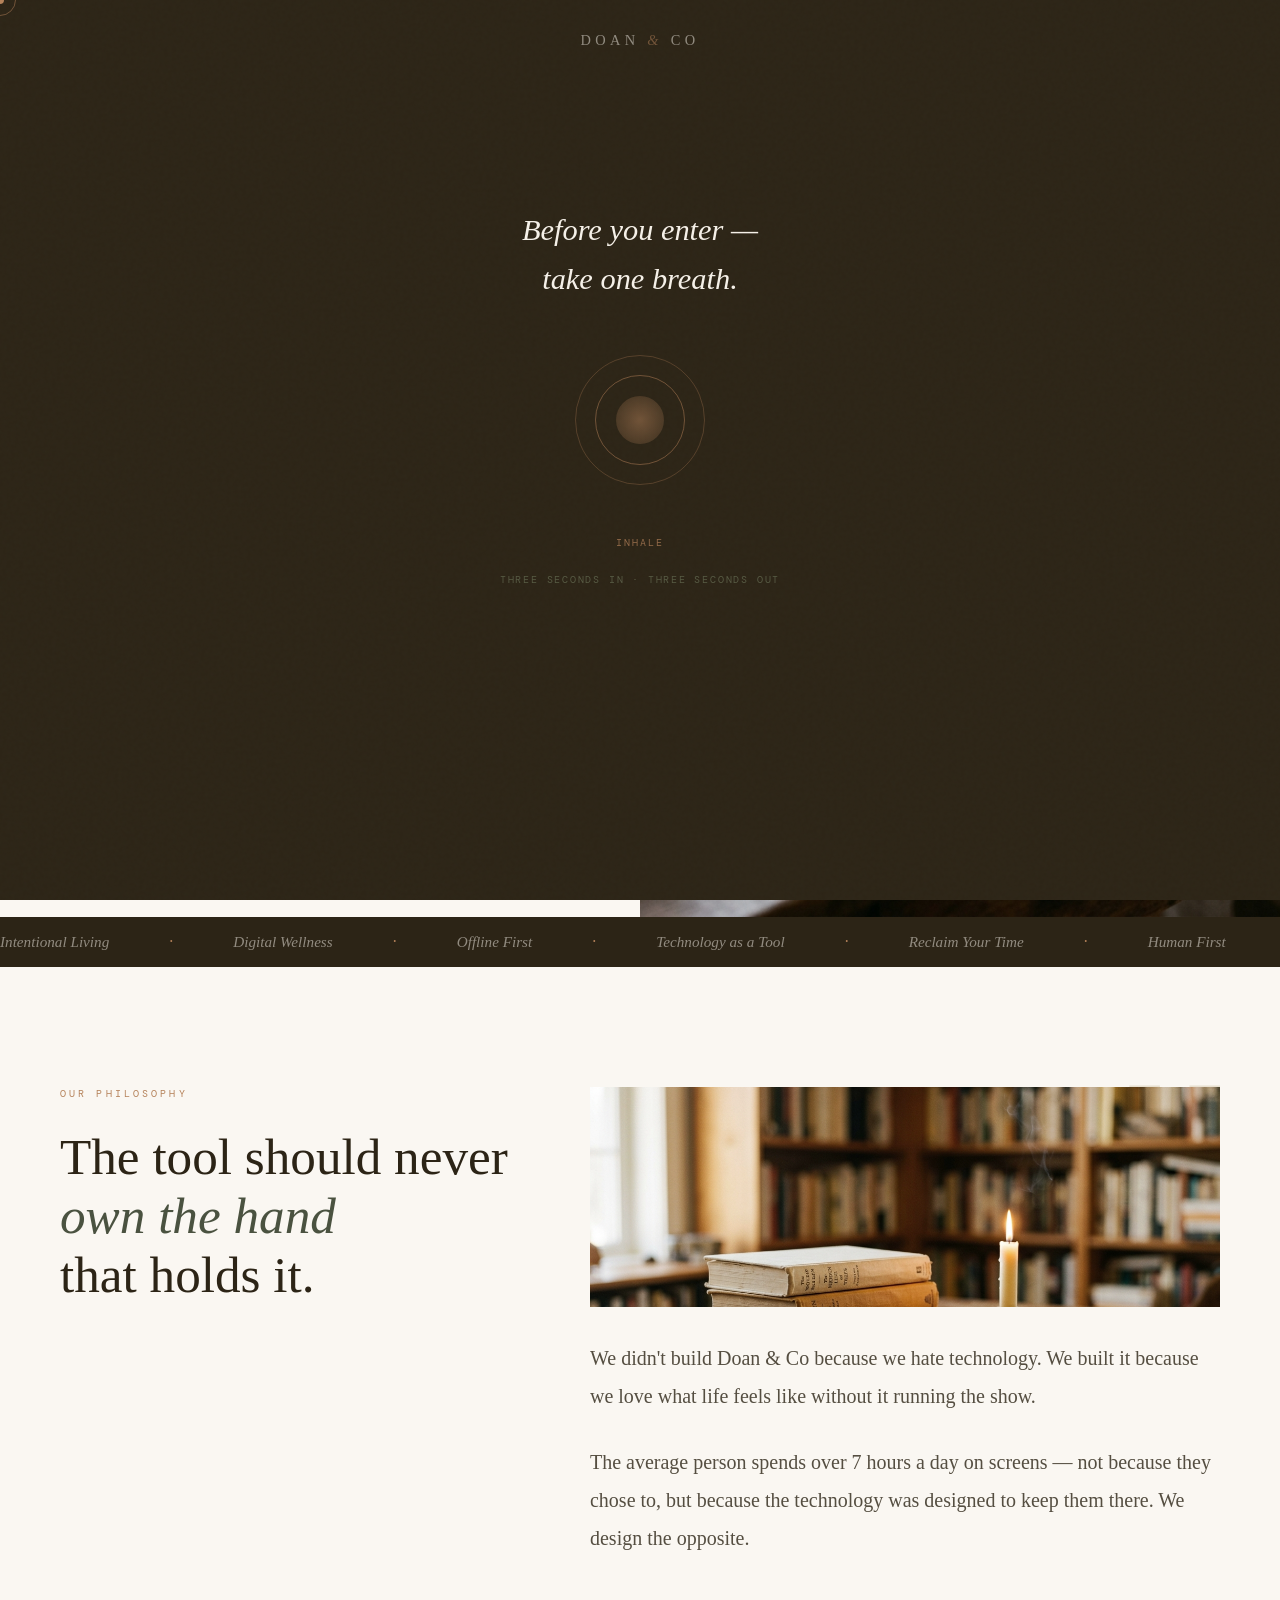
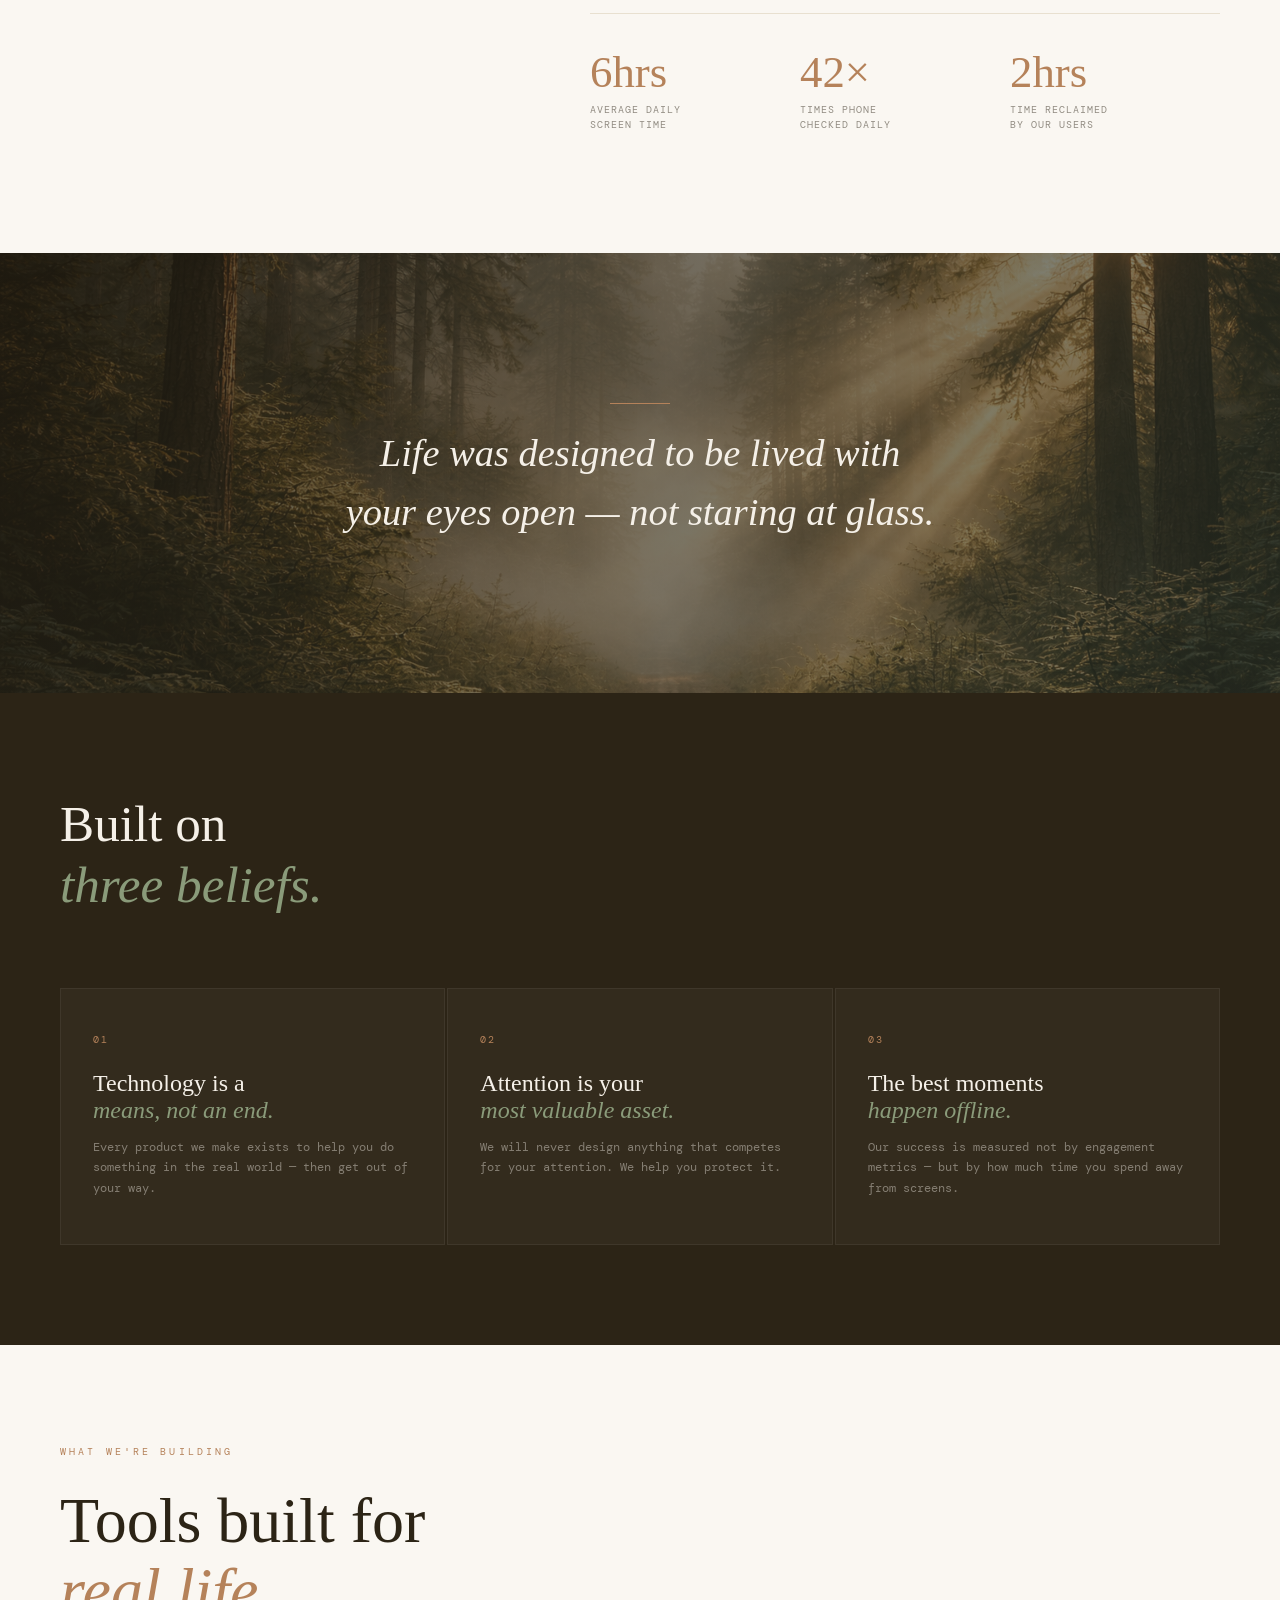
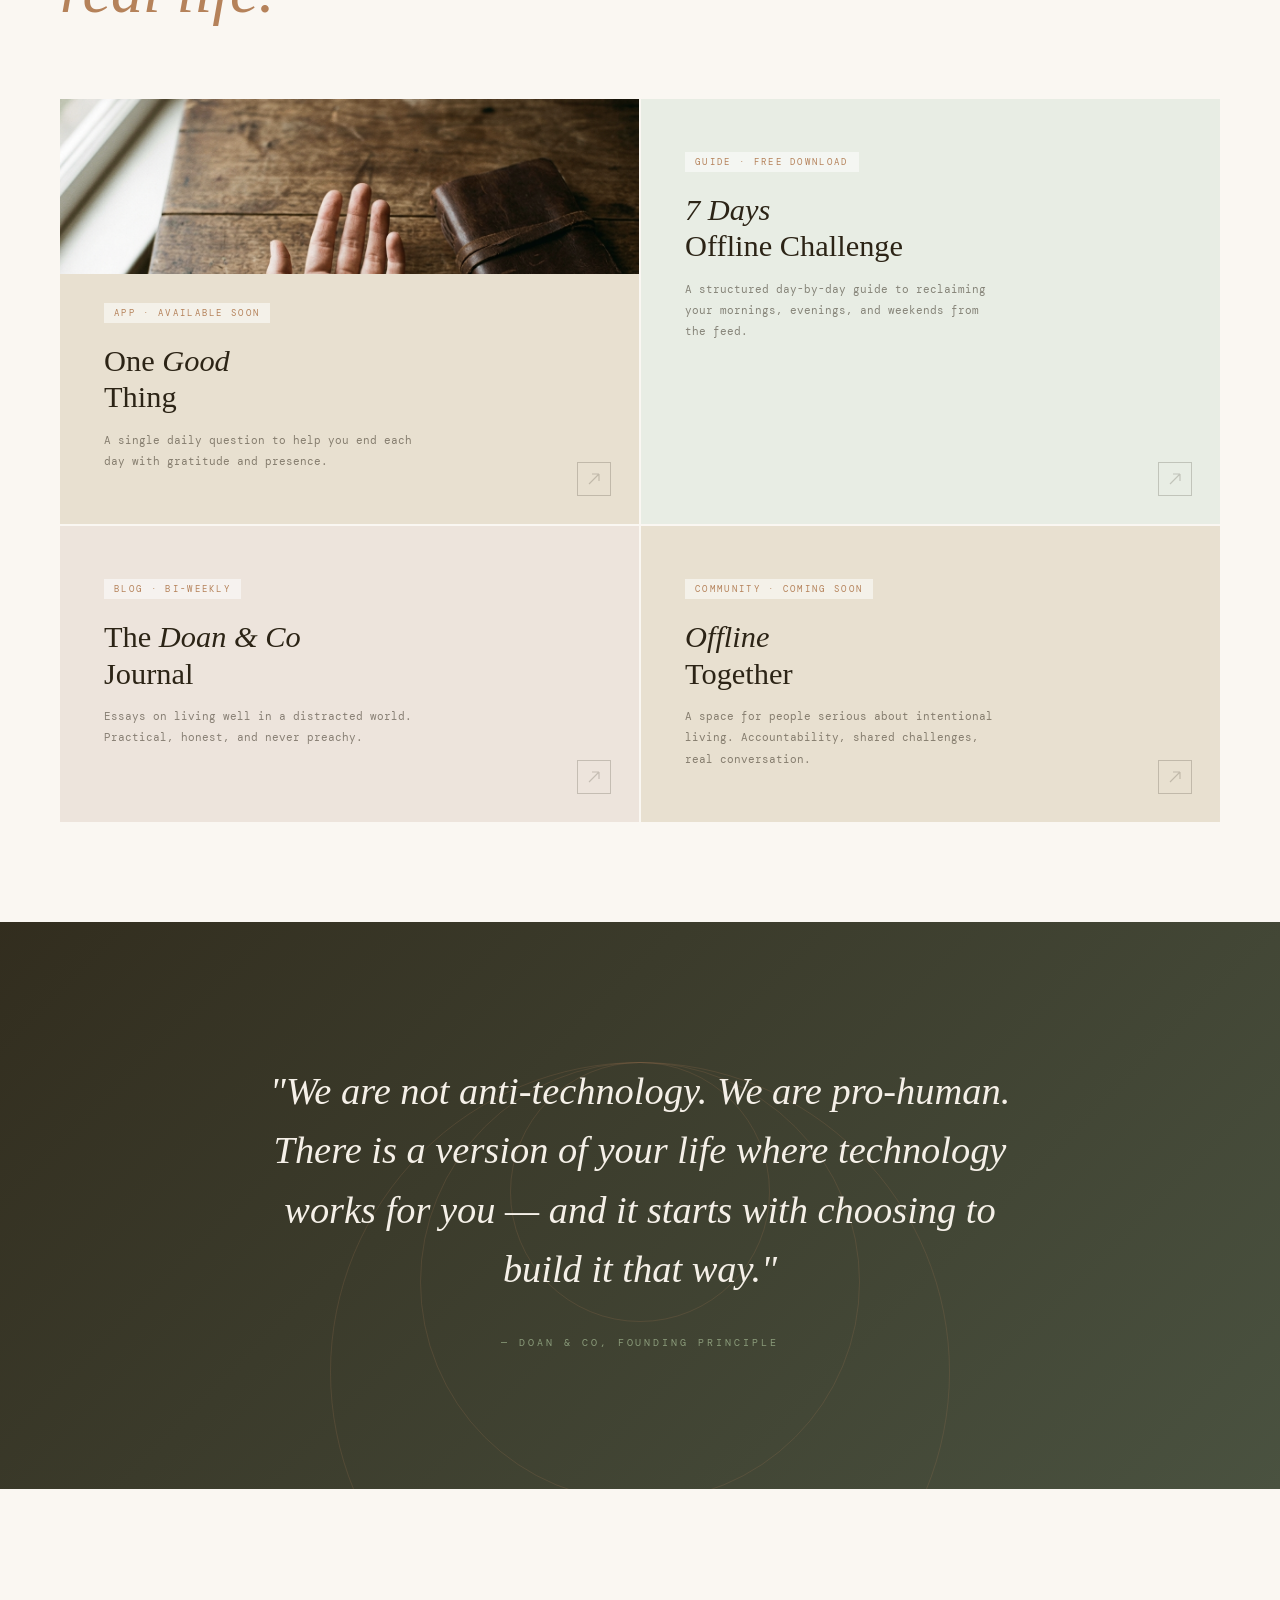
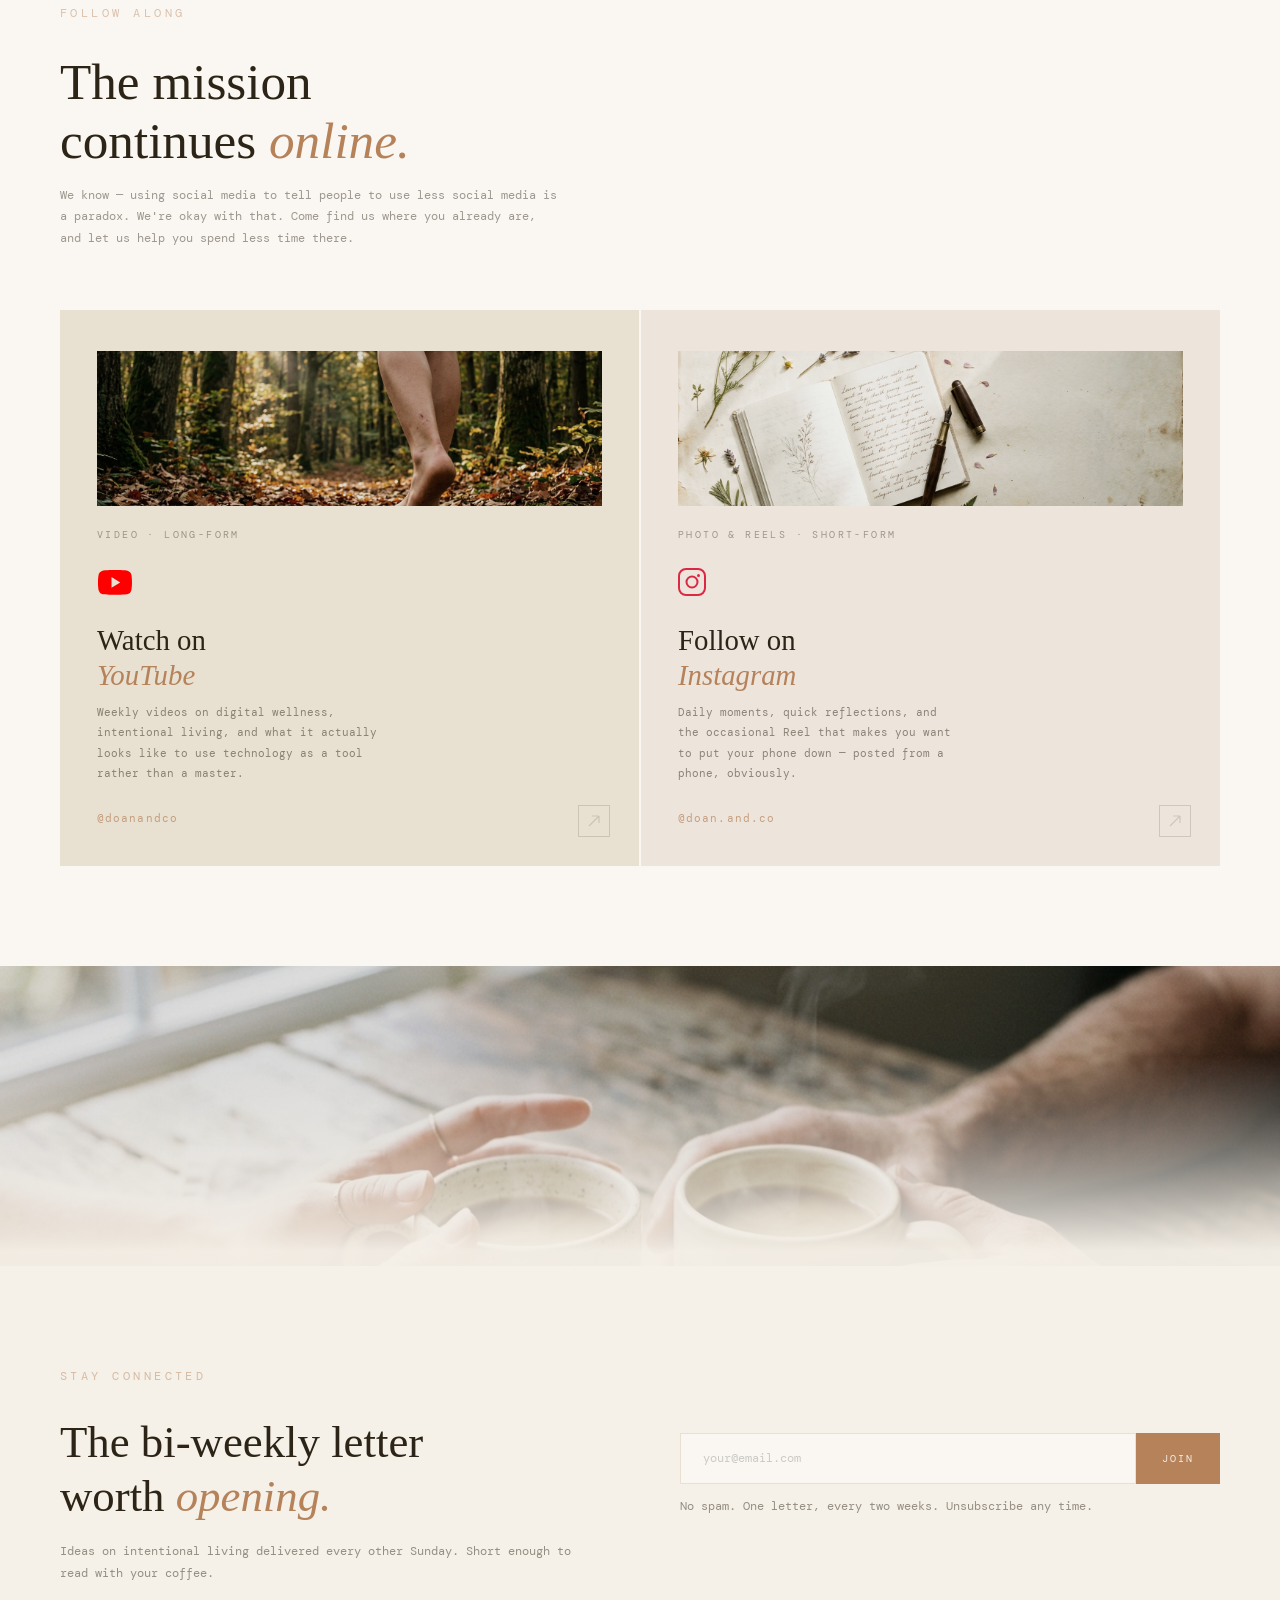
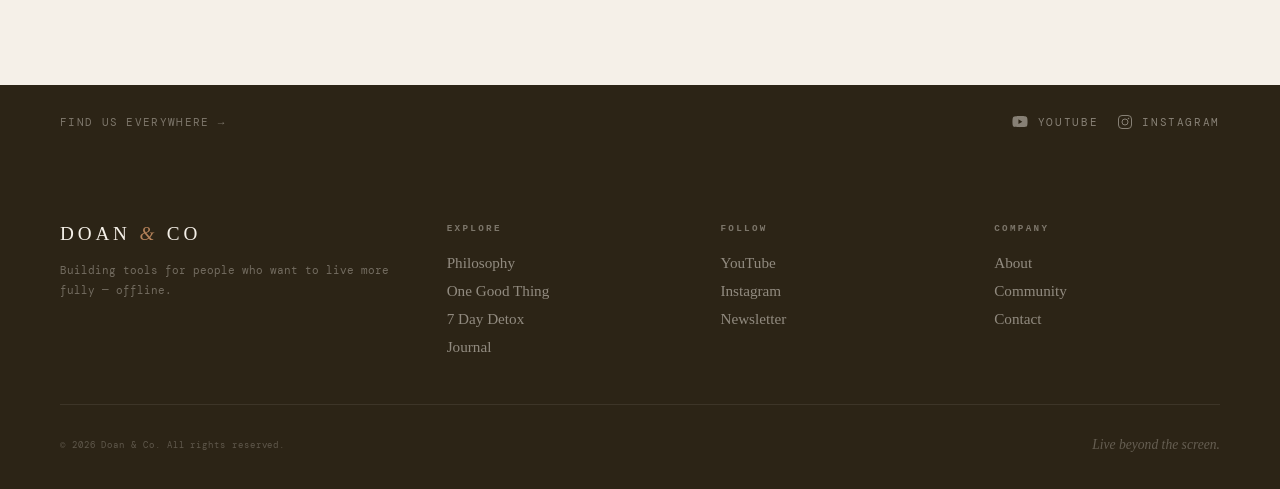
==== commit fcd64d18: "add images to site" ====
--- a/index.html
+++ b/index.html
@@ -3,7 +3,7 @@
 <head>
   <meta charset="UTF-8"/>
   <meta name="viewport" content="width=device-width, initial-scale=1.0"/>
-  <title>Doan & Co — Live Beyond the Screen</title><script src="https://identity.netlify.com/v1/netlify-identity-widget.js"></script>
+  <title>Doan & Co — Live Beyond the Screen</title>
   <meta name="description" content="Tools to help you live more fully — offline. Digital wellness for real life."/>
   <link href="https://fonts.googleapis.com/css2?family=Cormorant+Garamond:ital,wght@0,300;0,400;0,500;1,300;1,400&family=DM+Mono:wght@300;400&display=swap" rel="stylesheet"/>
   <link rel="stylesheet" href="assets/css/style.css"/>
@@ -391,27 +391,7 @@
     </div>
   </div>
   <div class="hero-right">
-    <div class="hero-illustration">
-      <svg viewBox="0 0 600 700" fill="none" xmlns="http://www.w3.org/2000/svg">
-        <rect width="600" height="700" fill="#E8E0D0"/>
-        <circle cx="320" cy="340" r="220" fill="#D4C9B5" opacity="0.5"/>
-        <line x1="200" y1="600" x2="350" y2="200" stroke="#4A5240" stroke-width="1.5" opacity="0.4"/>
-        <line x1="350" y1="200" x2="420" y2="120" stroke="#4A5240" stroke-width="1.2" opacity="0.35"/>
-        <ellipse cx="280" cy="480" rx="28" ry="52" fill="#4A5240" opacity="0.25" transform="rotate(-30 280 480)"/>
-        <ellipse cx="310" cy="400" rx="24" ry="46" fill="#8A9B7A" opacity="0.3" transform="rotate(15 310 400)"/>
-        <ellipse cx="340" cy="310" rx="22" ry="42" fill="#4A5240" opacity="0.2" transform="rotate(-20 340 310)"/>
-        <ellipse cx="370" cy="235" rx="18" ry="36" fill="#8A9B7A" opacity="0.25" transform="rotate(10 370 235)"/>
-        <line x1="200" y1="600" x2="140" y2="380" stroke="#4A5240" stroke-width="1.2" opacity="0.3"/>
-        <ellipse cx="165" cy="460" rx="20" ry="38" fill="#8A9B7A" opacity="0.2" transform="rotate(40 165 460)"/>
-        <circle cx="440" cy="180" r="60" fill="none" stroke="#B5825A" stroke-width="0.8" opacity="0.4"/>
-        <circle cx="440" cy="180" r="40" fill="#B5825A" opacity="0.08"/>
-        <circle cx="160" cy="300" r="3" fill="#B5825A" opacity="0.4"/>
-        <circle cx="480" cy="420" r="4" fill="#4A5240" opacity="0.3"/>
-        <rect x="255" y="290" width="90" height="160" rx="8" fill="none" stroke="#B5825A" stroke-width="1" opacity="0.2" stroke-dasharray="4 4"/>
-        <line x1="255" y1="290" x2="345" y2="450" stroke="#B5825A" stroke-width="1" opacity="0.15"/>
-        <text x="80" y="655" font-family="Georgia,serif" font-style="italic" font-size="13" fill="#4A5240" opacity="0.35" letter-spacing="2">live beyond the screen</text>
-      </svg>
-    </div>
+    <div class="hero-illustration" style="position:absolute;inset:0;opacity:0;animation:fadeIn 1.5s ease .8s forwards"><img src="assets/images/hero-desk.png" alt="Morning desk with journal and coffee" style="width:100%;height:100%;object-fit:cover;object-position:center;filter:saturate(.88) brightness(.97)"/></div>
     <div class="ring-accent"></div>
   </div>
   <div class="hero-scroll-hint">
@@ -445,6 +425,7 @@
     <h2>The tool should never<br><em>own the hand</em><br>that holds it.</h2>
   </div>
   <div class="reveal">
+    <div style="width:100%;height:220px;overflow:hidden;margin-bottom:32px"><img src="assets/images/books-candle.png" alt="Books and candle" style="width:100%;height:100%;object-fit:cover;object-position:center 30%;filter:saturate(.85)"/></div>
     <p class="philosophy-text">We didn't build Doan & Co because we hate technology. We built it because we love what life feels like without it running the show.</p>
     <p class="philosophy-text">The average person spends over 7 hours a day on screens — not because they chose to, but because the technology was designed to keep them there. We design the opposite.</p>
     <div class="stat-row">
@@ -465,7 +446,7 @@
 </section>
 
 <!-- PHOTO BREAK -->
-<div class="photo-break">
+<div class="photo-break"><div style="position:absolute;inset:0;background:url('assets/images/forest-path.png') center/cover no-repeat;filter:brightness(.78) saturate(.9)"></div>
   <div class="photo-break-overlay">
     <div class="pb-line" id="pbLine"></div>
     <p class="photo-break-quote" id="pbQuote">Life was designed to be lived with your eyes open — not staring at glass.</p>
@@ -502,6 +483,7 @@
   </div>
   <div class="tools-grid">
     <a href="app/index.html" class="tool-card reveal">
+      <div style="width:calc(100% + 88px);height:175px;overflow:hidden;margin:-52px -44px 28px"><img src="assets/images/hand-journal.png" alt="Hand and journal" style="width:100%;height:100%;object-fit:cover;object-position:center top;filter:saturate(.82)"/></div>
       <span class="tool-tag">App · Available Soon</span>
       <h3 class="tool-name">One <em>Good</em><br>Thing</h3>
       <p class="tool-desc">A single daily question to help you end each day with gratitude and presence.</p>
@@ -550,6 +532,7 @@
   <div class="social-cards-grid">
     <!-- YOUTUBE CARD -->
     <a href="https://youtube.com/@doanandco" target="_blank" rel="noopener" class="social-card sc-yt reveal">
+      <div style="height:155px;overflow:hidden;margin:0 0 22px"><img src="assets/images/forest-walk.png" alt="Walking in forest" style="width:100%;height:100%;object-fit:cover;object-position:center 25%;filter:saturate(.8) brightness(.88)"/></div>
       <div class="sc-platform">Video · Long-form</div>
       <div class="sc-icon">
         <svg width="36" height="26" viewBox="0 0 36 26" fill="none"><path d="M34.2 4.06A4.5 4.5 0 0 0 31.04.88C28.34.1 18 .1 18 .1S7.66.1 4.96.88A4.5 4.5 0 0 0 1.8 4.06C1 6.78 1 12.45 1 12.45s0 5.67.8 8.39a4.5 4.5 0 0 0 3.16 3.18C7.66 24.8 18 24.8 18 24.8s10.34 0 13.04-.78a4.5 4.5 0 0 0 3.16-3.18c.8-2.72.8-8.39.8-8.39s0-5.67-.8-8.39zM14.5 17.82V7.08l8.72 5.37-8.72 5.37z" fill="#FF0000"/></svg>
@@ -563,6 +546,7 @@
     </a>
     <!-- INSTAGRAM CARD -->
     <a href="https://instagram.com/doan.and.co" target="_blank" rel="noopener" class="social-card sc-ig reveal">
+      <div style="height:155px;overflow:hidden;margin:0 0 22px"><img src="assets/images/botanical-journal.png" alt="Journal with botanicals" style="width:100%;height:100%;object-fit:cover;object-position:center 40%;filter:saturate(.85) brightness(.95)"/></div>
       <div class="sc-platform">Photo & Reels · Short-form</div>
       <div class="sc-icon">
         <svg width="28" height="28" viewBox="0 0 28 28" fill="none">
@@ -582,6 +566,7 @@
   </div>
 </section>
 <!-- NEWSLETTER -->
+<div style="height:300px;overflow:hidden;position:relative"><img src="assets/images/coffee-hands.png" alt="Connection over coffee" style="width:100%;height:130%;object-fit:cover;object-position:center 35%;filter:saturate(.82) brightness(.88)"/><div style="position:absolute;inset:0;background:linear-gradient(to bottom,transparent 30%,rgba(245,240,232,.97) 95%)"></div></div>
 <section class="newsletter" id="newsletter">
   <div class="reveal-left">
     <p class="section-label">Stay Connected</p>
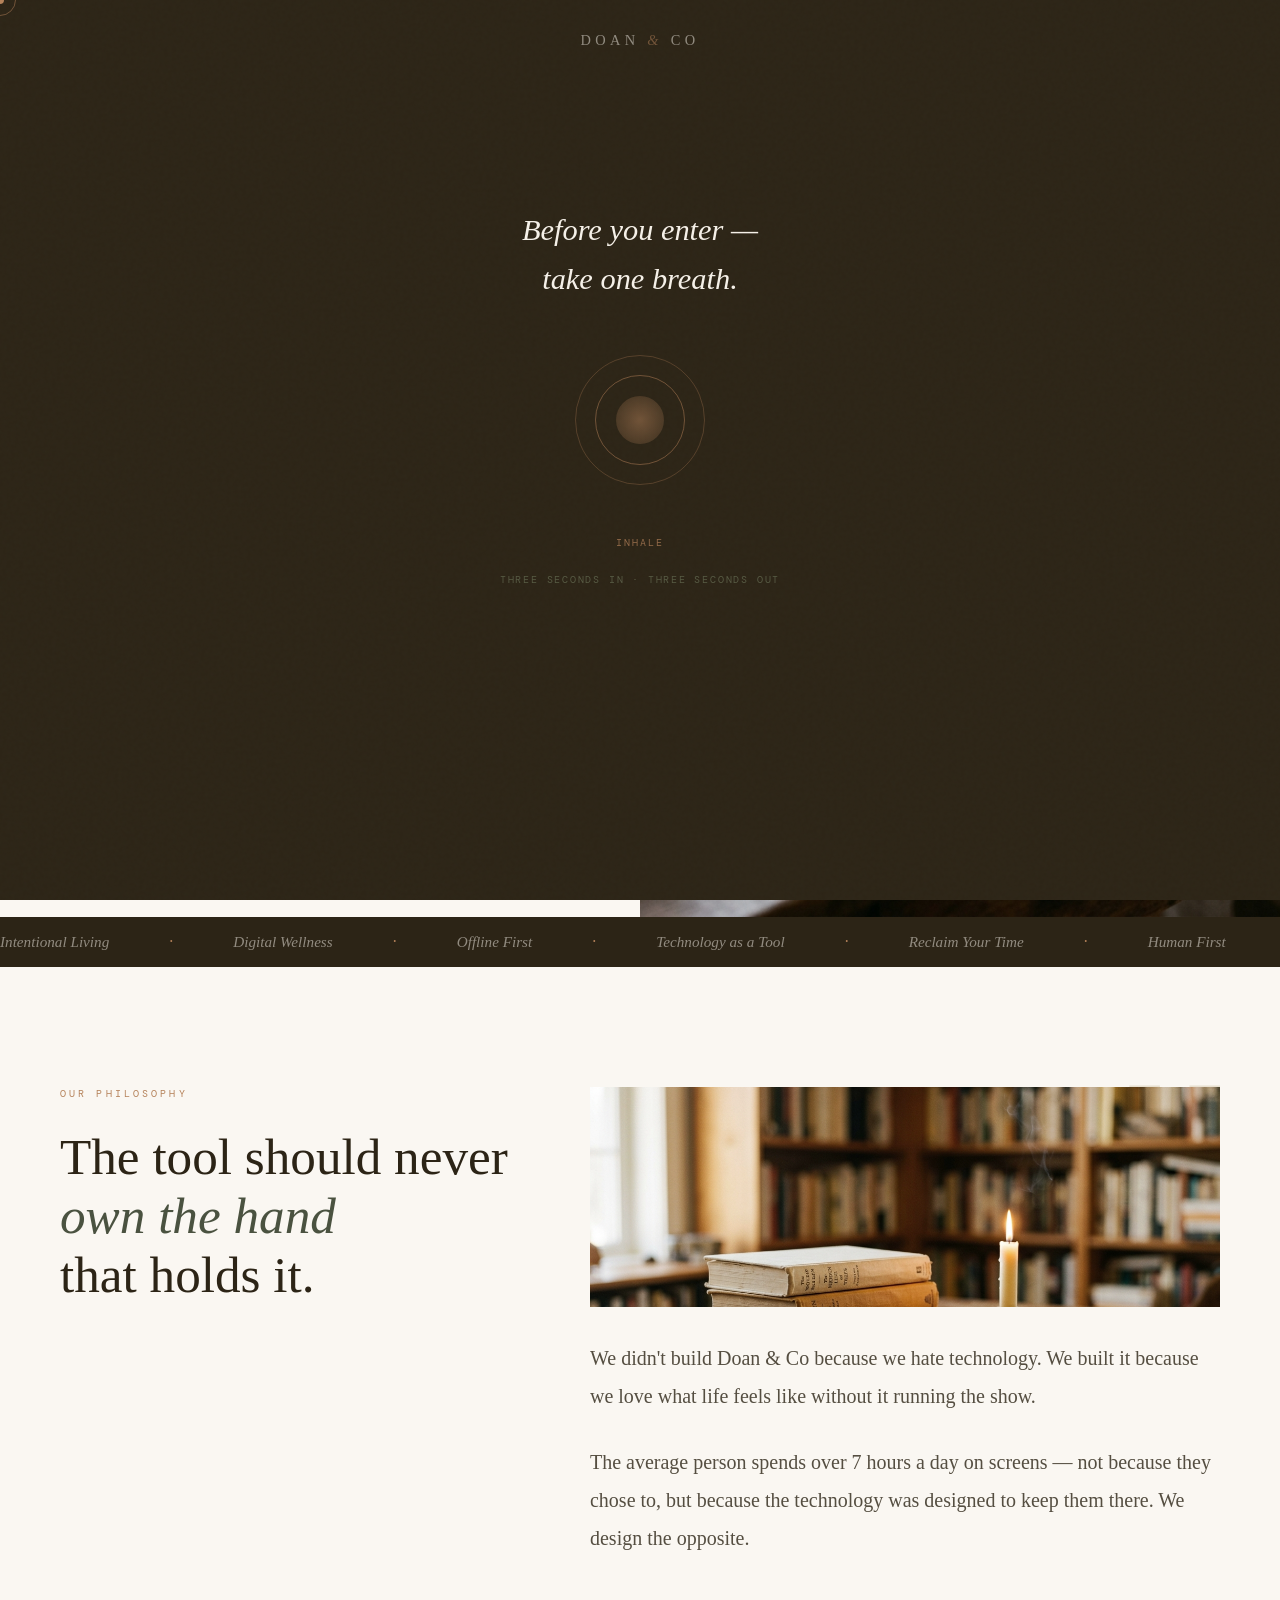
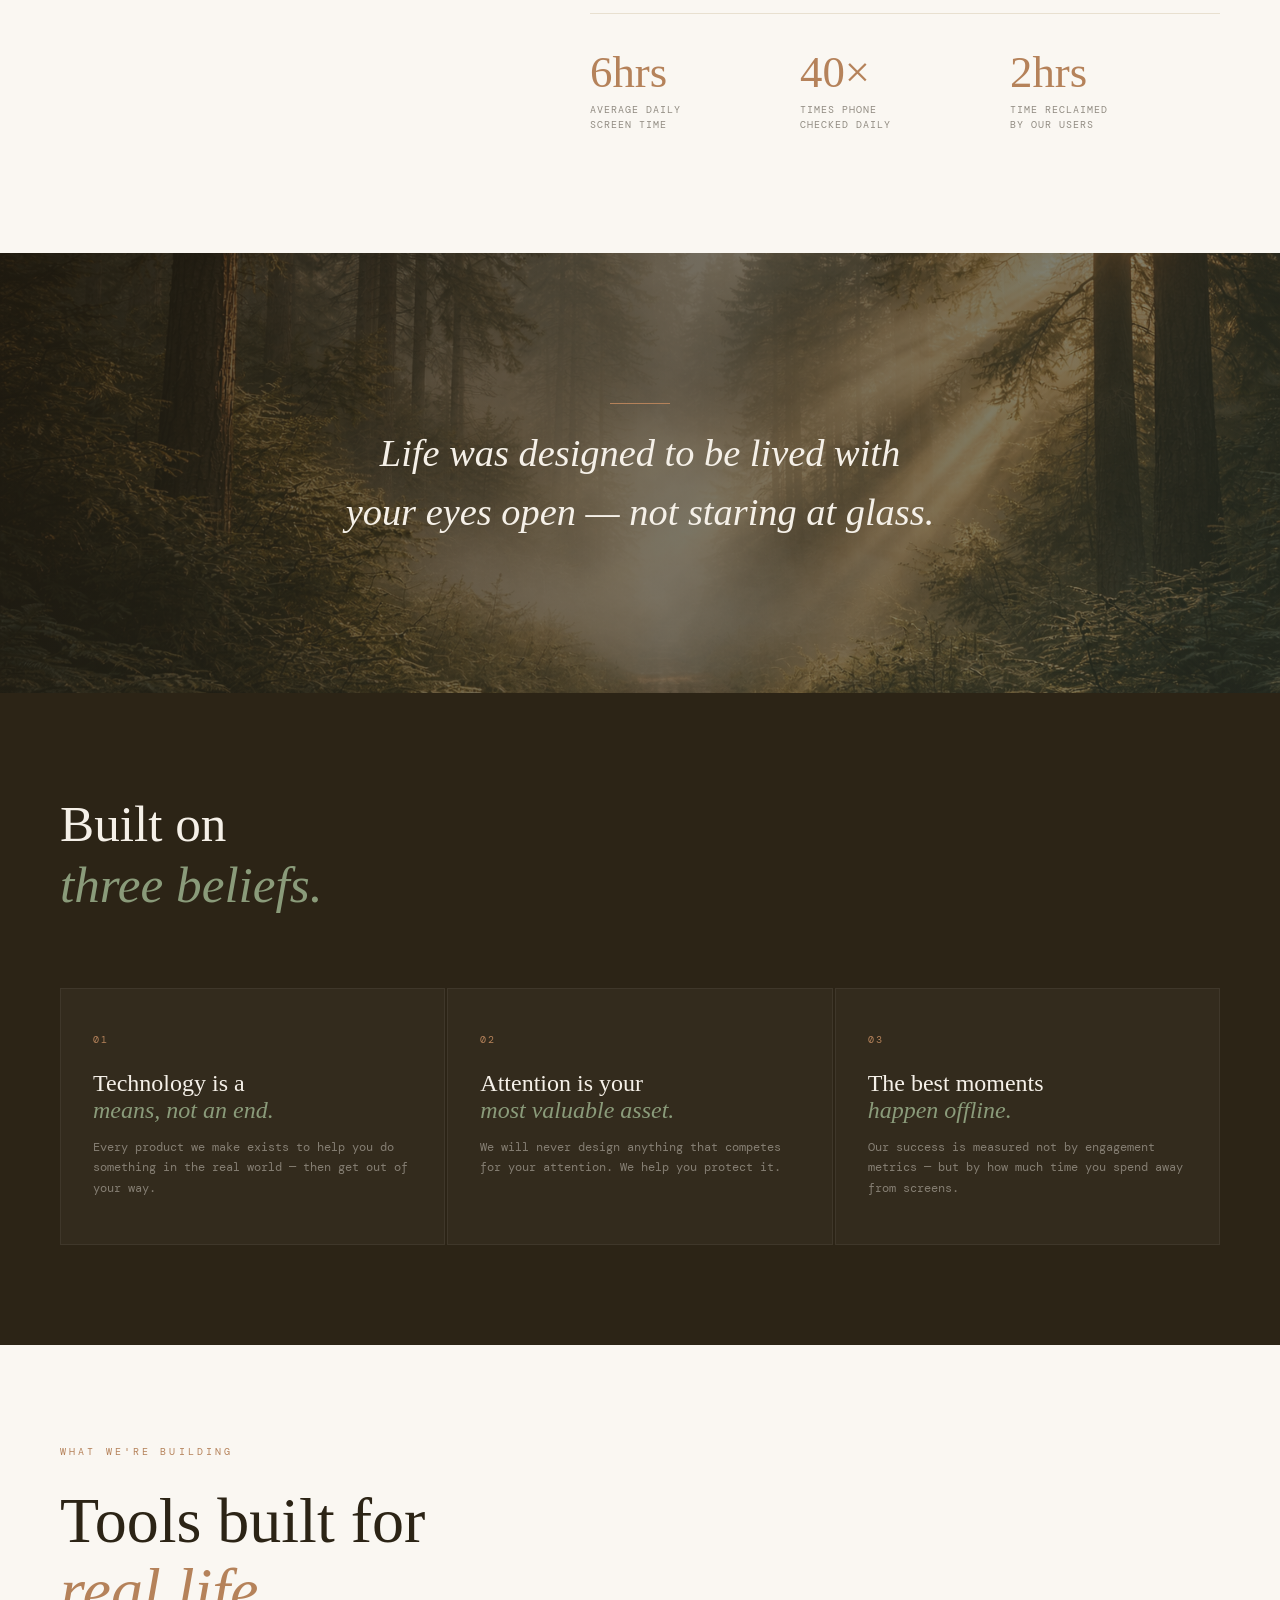
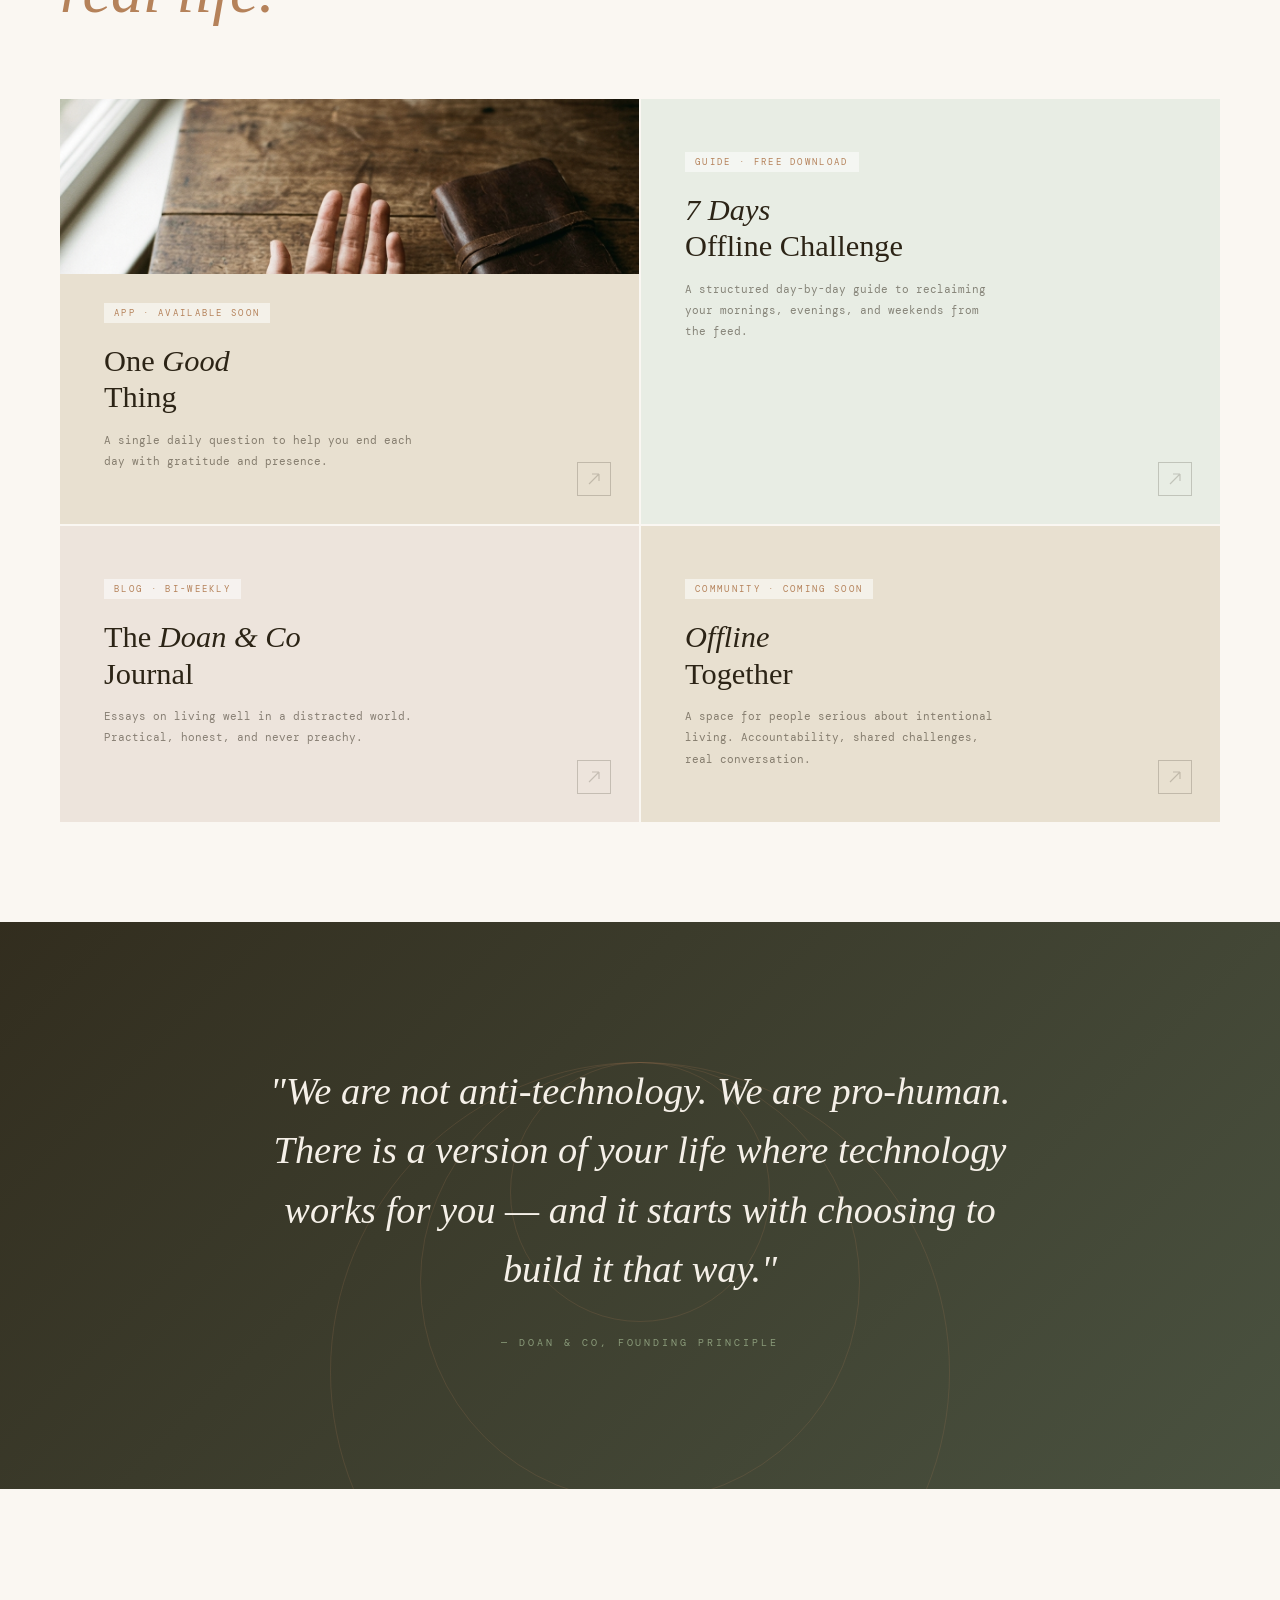
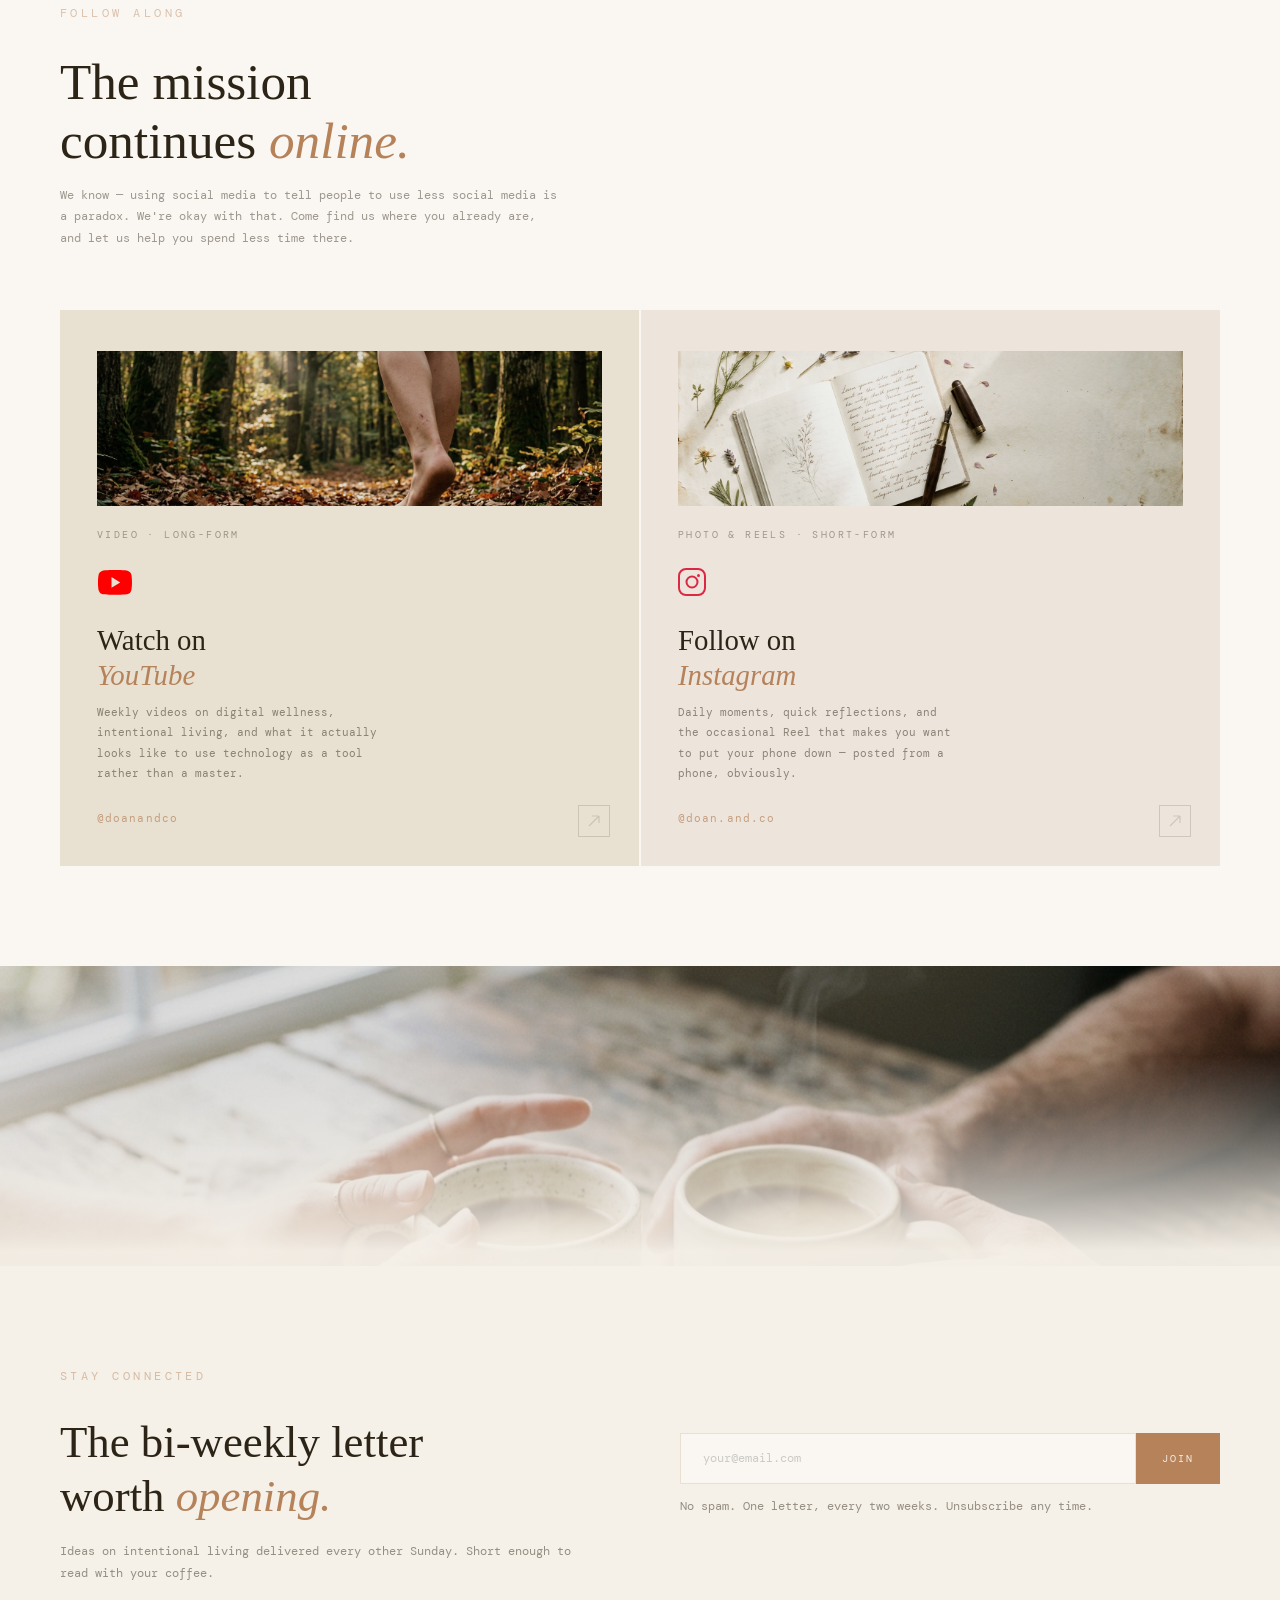
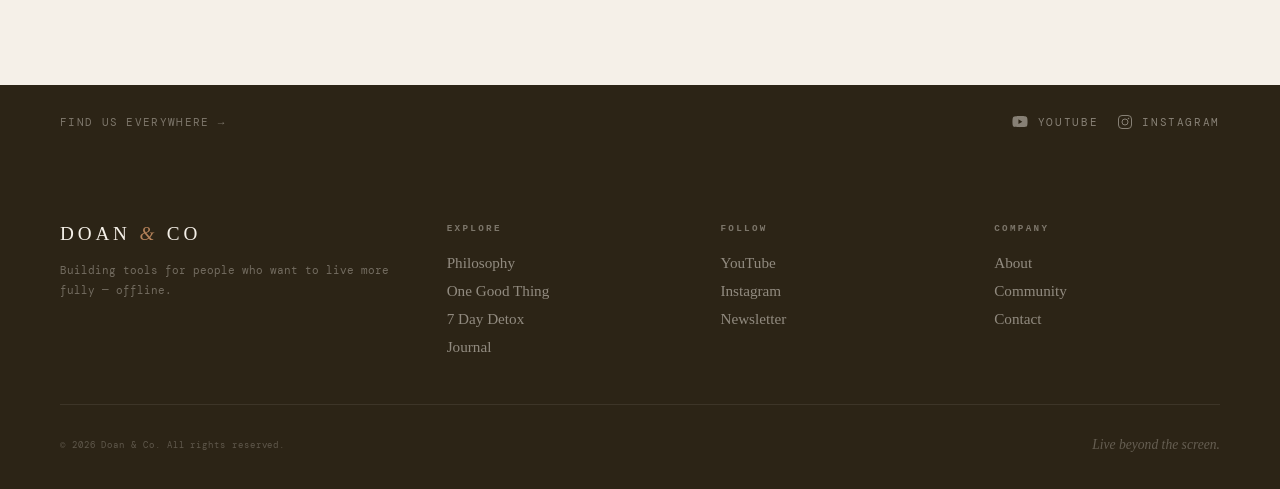
==== commit 35dd3354: "Update index.html" ====
--- a/index.html
+++ b/index.html
@@ -665,6 +665,8 @@
   },{threshold:.3}).observe(document.querySelector('.photo-break'));
 
     // ── OPENING BREATH SCREEN ──
+  // Uses sessionStorage so it only shows once per browser session.
+  // Clears when the tab is closed — returning visitors see it fresh next visit.
   (function(){
     const screen     = document.getElementById('breathOpening');
     const phase      = document.getElementById('breathePhase');
@@ -673,6 +675,14 @@
     const circleWrap = document.getElementById('breatheWrap');
     if(!screen||!phase) return;
 
+    // If already seen this session — hide immediately and unlock scroll
+    if(sessionStorage.getItem('breathSeen')){
+      screen.style.display = 'none';
+      document.body.style.overflow = '';
+      return;
+    }
+
+    // First visit this session — show the screen
     document.body.style.overflow = 'hidden';
     setTimeout(()=>{ circleWrap.style.opacity='1'; }, 1400);
     setTimeout(()=>{ if(noteEl) noteEl.classList.add('note-visible'); }, 1800);
@@ -716,6 +726,8 @@
 
     window.dismissBreath = function(){
       if(breathTimer) clearTimeout(breathTimer);
+      // Mark as seen for the rest of this session
+      sessionStorage.setItem('breathSeen', '1');
       screen.classList.add('dismissed');
       document.body.style.overflow = '';
       setTimeout(()=>{ screen.style.display='none'; }, 1500);
